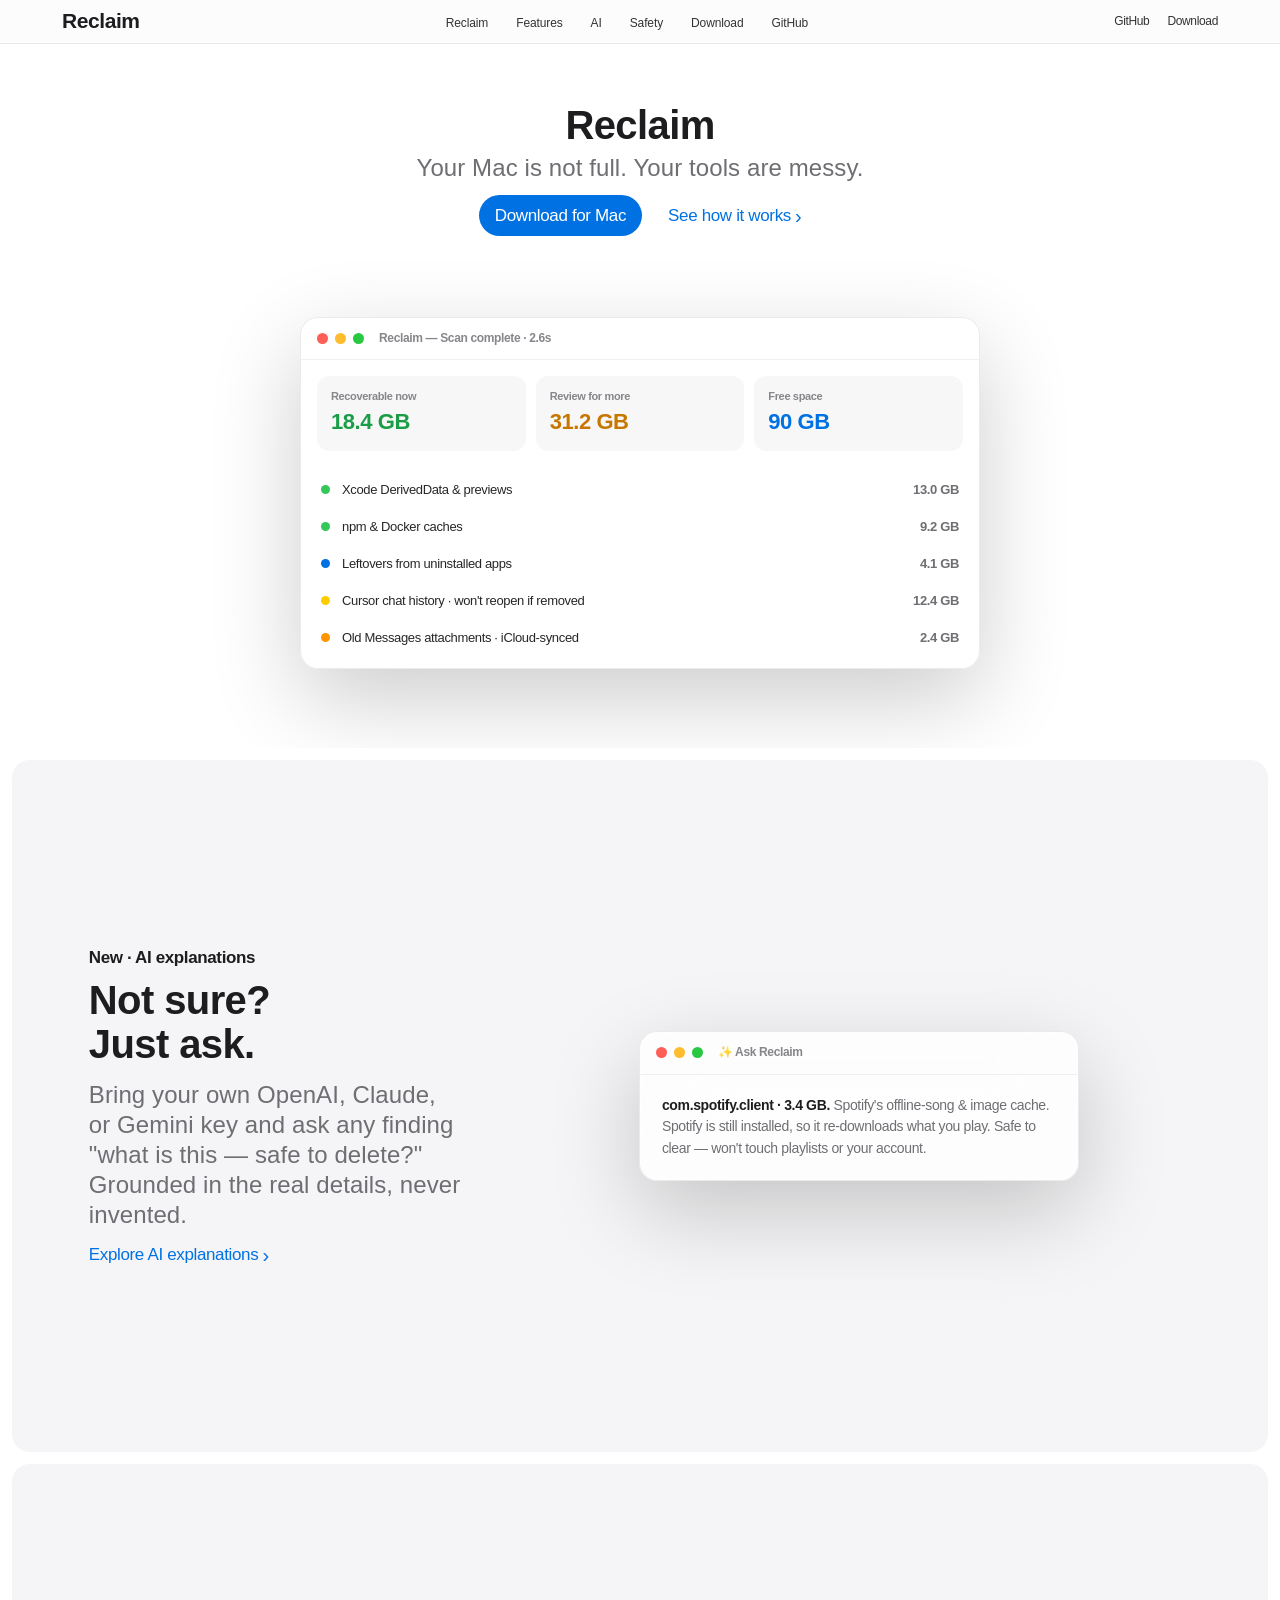
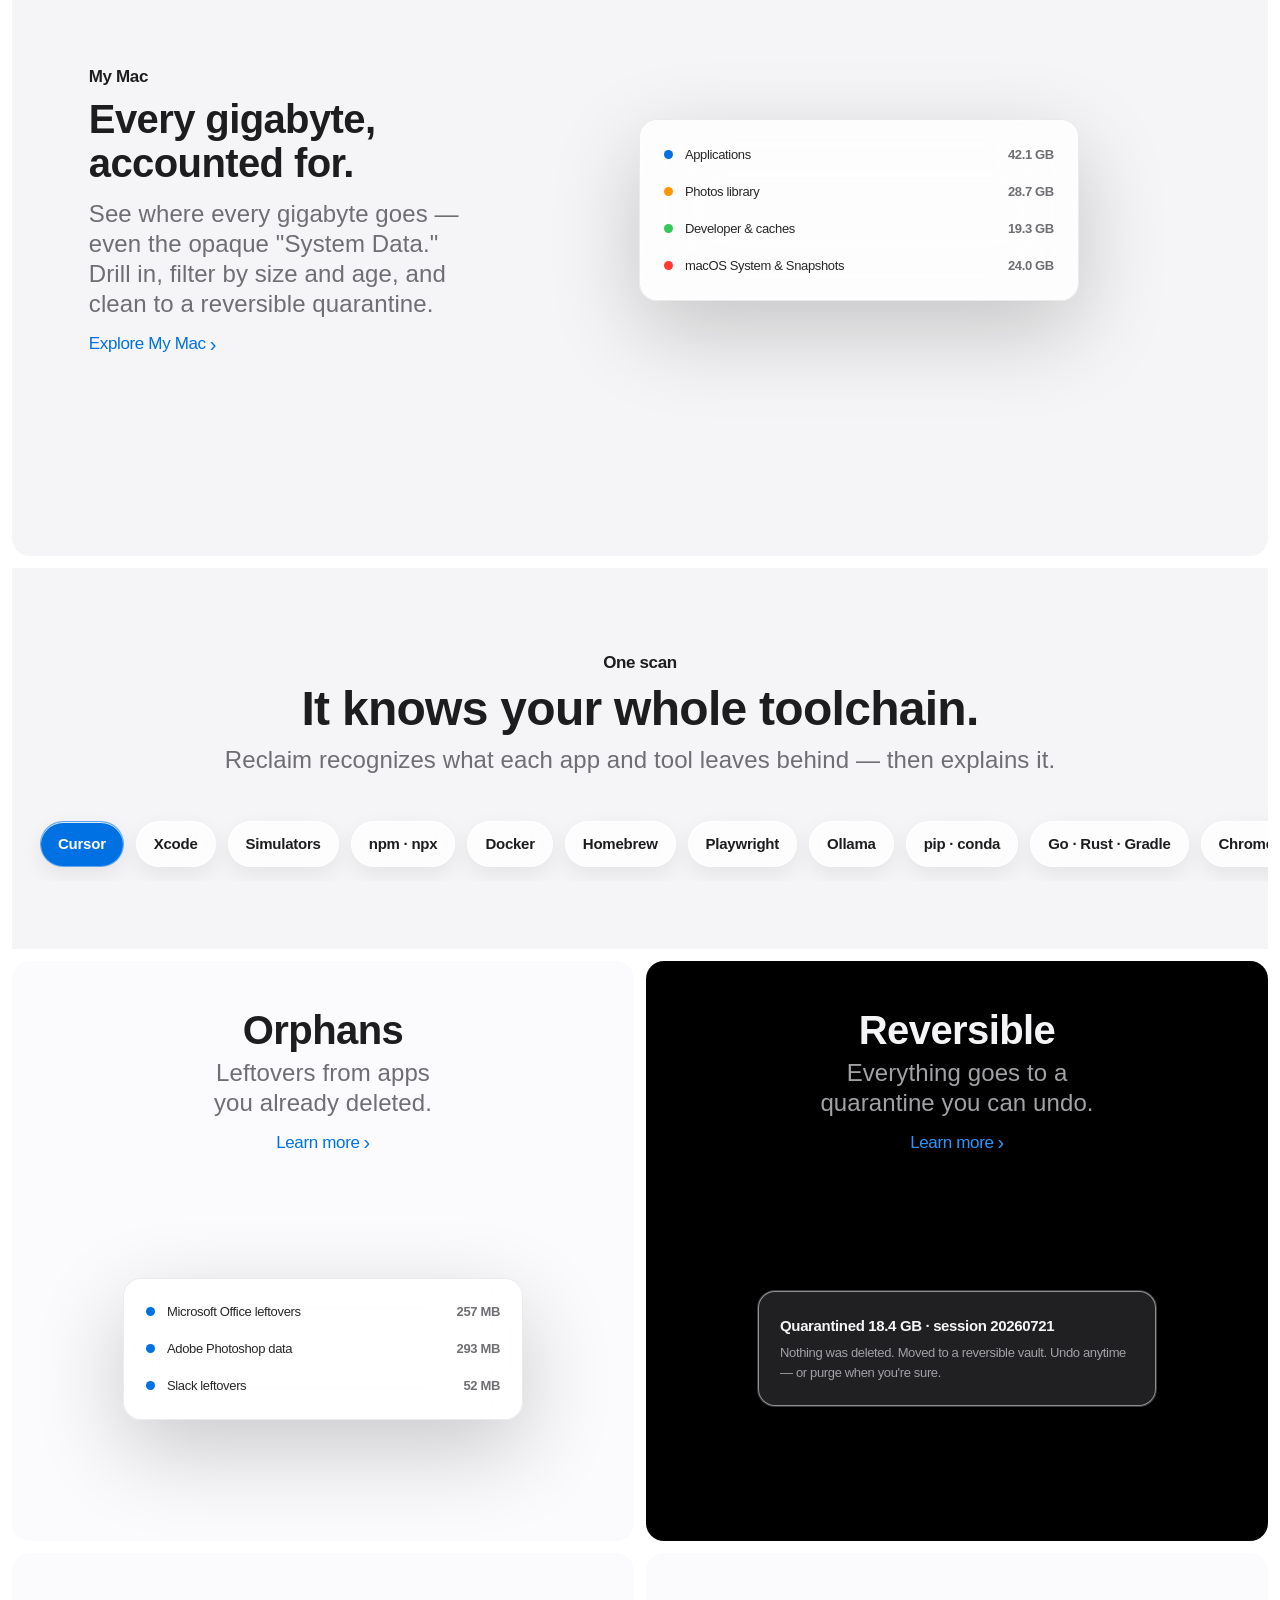
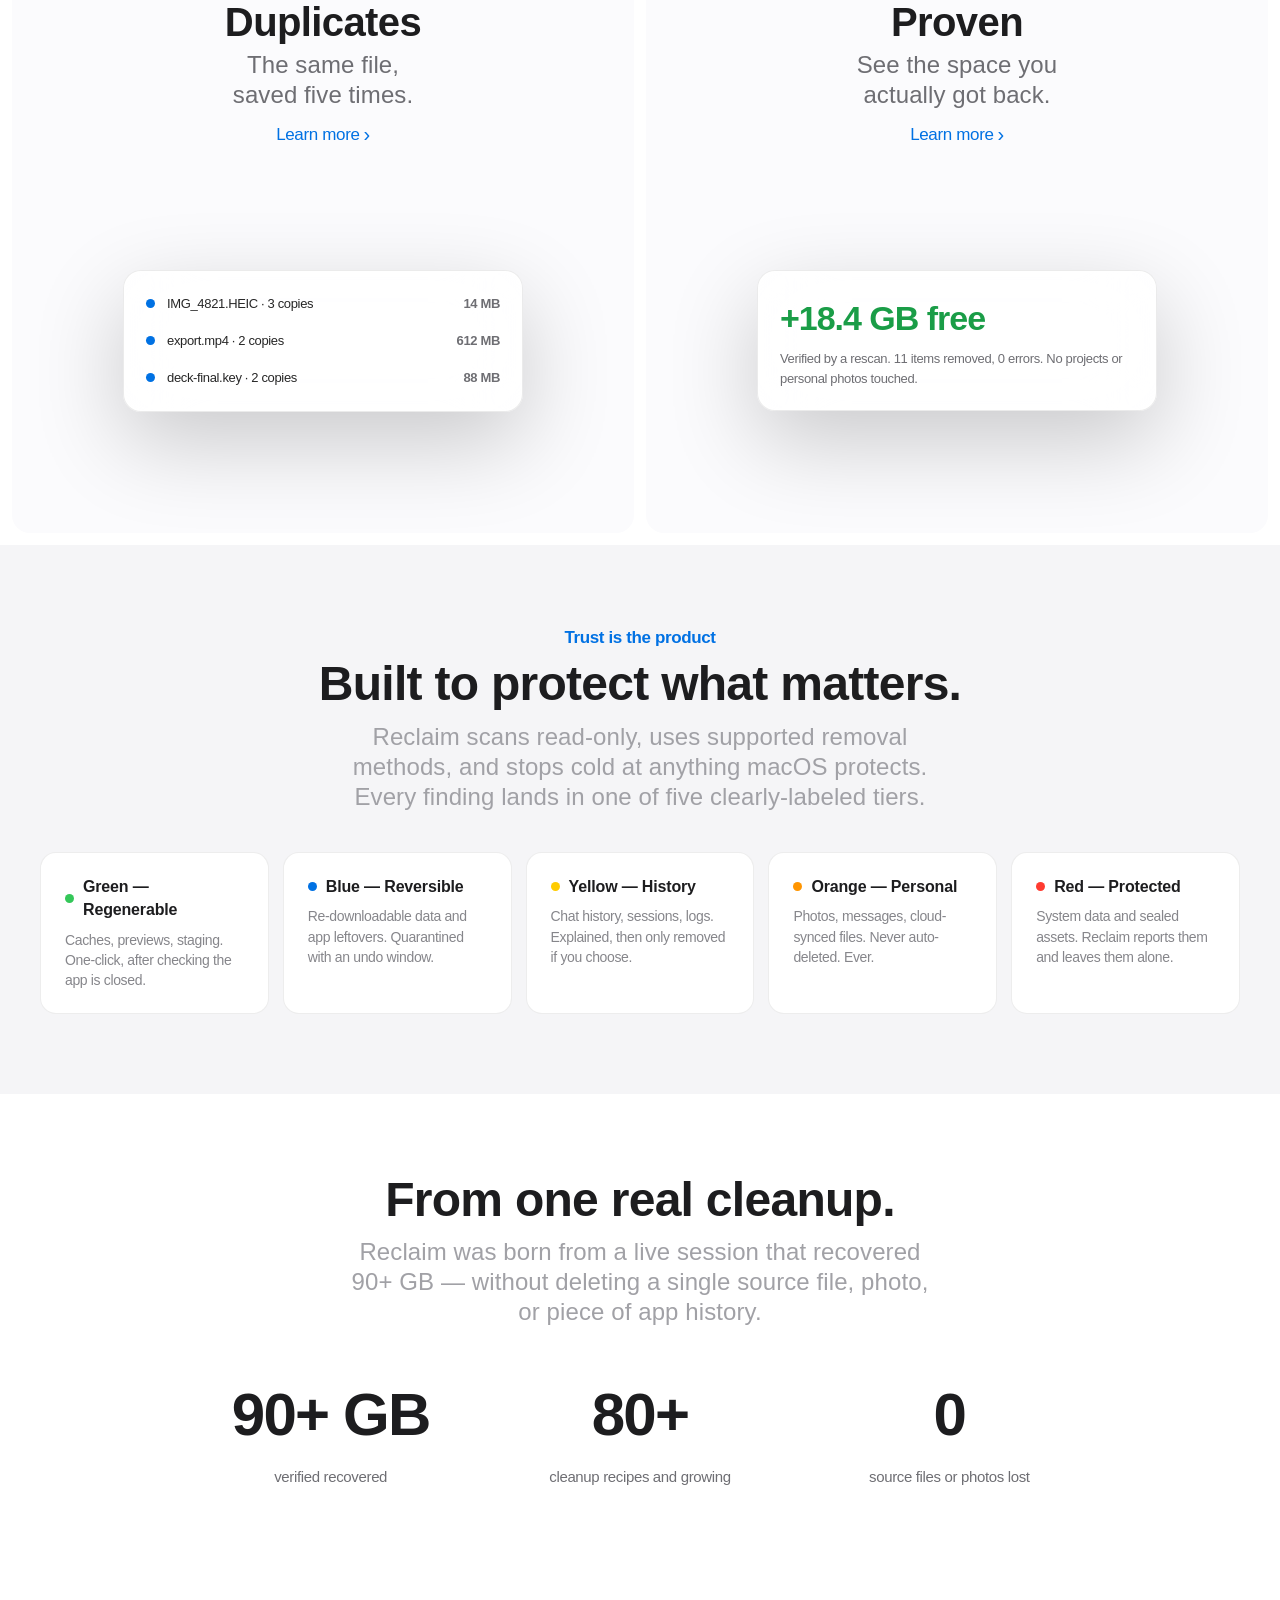
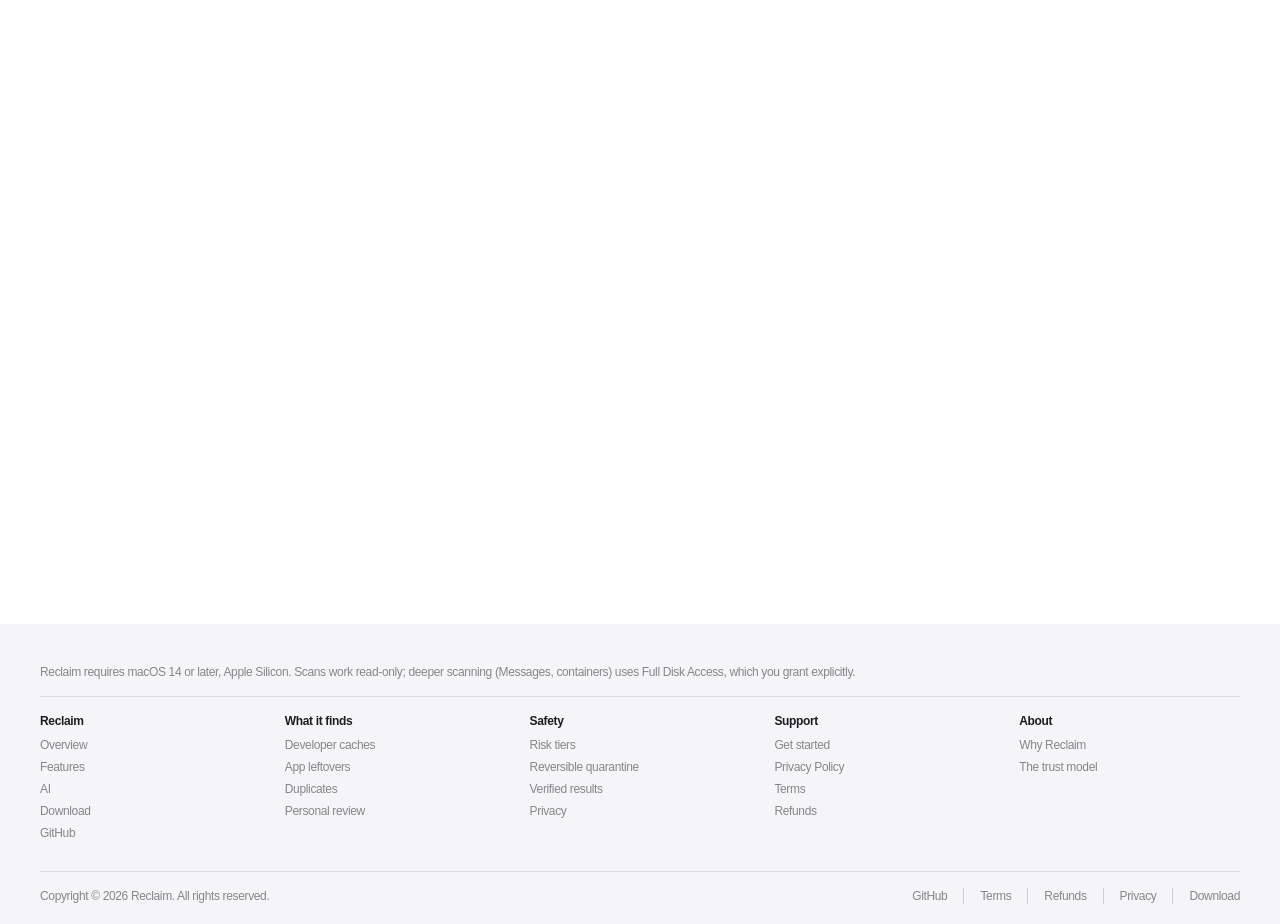
==== docs/index.html @ 6f400e46 "Clean up reclaim homepage; all download links -> releases/latest - Homepage: remove nav app-icon, cu" ====
<!DOCTYPE html>
<html lang="en">
<head>
  <meta charset="utf-8">
  <meta name="viewport" content="width=device-width, initial-scale=1">
  <meta name="description" content="Reclaim — explainable, app-aware storage cleanup for Mac. Find hidden waste from Cursor, Xcode, npm, Docker, browsers and more. See exactly what it is, remove it safely, and prove the space you got back.">
  <title>Reclaim — Mac Storage Cleaner That Explains Every Gigabyte</title>
  <link rel="icon" type="image/png" sizes="48x48" href="assets/favicon.png">
  <link rel="apple-touch-icon" href="assets/apple-touch-icon.png">
  <link rel="stylesheet" href="css/styles.css?v=20260729">
  <link rel="canonical" href="https://reclaimac.com/">
  <link rel="manifest" href="/manifest.webmanifest">
  <meta name="theme-color" content="#ffffff">
  <meta property="og:type" content="website">
  <meta property="og:site_name" content="Reclaim">
  <meta property="og:title" content="Reclaim — the Mac storage cleaner that explains every gigabyte">
  <meta property="og:description" content="An explainable, app-aware storage cleaner for Mac. Finds hidden waste from Xcode, npm, Docker, browsers and more, explains what's safe to remove, and proves the space you got back. Free to scan; $19.99/6mo to reclaim.">
  <meta property="og:url" content="https://reclaimac.com/">
  <meta property="og:image" content="https://reclaimac.com/assets/og-reclaim.png">
  <meta property="og:image:width" content="1200">
  <meta property="og:image:height" content="630">
  <meta name="twitter:card" content="summary_large_image">
  <meta name="twitter:title" content="Reclaim — the Mac storage cleaner that explains every gigabyte">
  <meta name="twitter:description" content="Finds hidden waste from Xcode, npm, Docker & more, explains what's safe to remove, and proves the space you got back. Free to scan; $19.99/6mo to reclaim.">
  <meta name="twitter:image" content="https://reclaimac.com/assets/og-reclaim.png">
  <script type="application/ld+json">
  {"@context":"https://schema.org","@graph":[
    {"@type":"Organization","@id":"https://reclaimac.com/#org","name":"Reclaim","url":"https://reclaimac.com/","logo":"https://reclaimac.com/assets/reclaim-icon.png"},
    {"@type":"WebSite","@id":"https://reclaimac.com/#website","url":"https://reclaimac.com/","name":"Reclaim","publisher":{"@id":"https://reclaimac.com/#org"}},
    {"@type":"SoftwareApplication","name":"Reclaim","operatingSystem":"macOS 14.0","applicationCategory":"UtilitiesApplication","url":"https://reclaimac.com/","image":"https://reclaimac.com/assets/og-reclaim.png","description":"An explainable, app-aware Mac storage cleaner. Finds recoverable space left behind by developer tools and apps, explains each finding, removes it safely to a reversible quarantine, and verifies the space recovered.","offers":{"@type":"Offer","price":"19.99","priceCurrency":"USD"}}
  ]}
  </script>
</head>
<body>

  <nav class="globalnav" aria-label="Global">
    <div class="globalnav-inner">
      <a class="globalnav-logo" href="index.html">Reclaim</a>
      <ul class="globalnav-links">
        <li><a href="reclaim/index.html">Reclaim</a></li>
        <li><a href="reclaim/index.html#features">Features</a></li>
        <li><a href="reclaim/index.html#ai">AI</a></li>
        <li><a href="#safety">Safety</a></li>
        <li><a href="https://github.com/Cool-Mac-Tools/reclaim/releases/latest">Download</a></li>
        <li><a href="https://github.com/Cool-Mac-Tools/reclaim">GitHub</a></li>
      </ul>
      <div class="globalnav-actions">
        <a href="https://github.com/Cool-Mac-Tools/reclaim">GitHub</a>
        <a href="https://github.com/Cool-Mac-Tools/reclaim/releases/latest">Download</a>
      </div>
      <button class="nav-menu-button" type="button" data-menu-toggle
              aria-expanded="false" aria-controls="home-mobile-menu" aria-label="Open menu">
        <span></span><span></span><span></span>
      </button>
      <a class="globalnav-mobile-cta" href="https://github.com/Cool-Mac-Tools/reclaim/releases/latest">Download</a>
      <div class="mobile-nav" id="home-mobile-menu" data-mobile-menu>
        <a href="reclaim/index.html">Reclaim</a>
        <a href="reclaim/index.html#features">Features</a>
        <a href="reclaim/index.html#ai">AI</a>
        <a href="#safety">Safety</a>
        <a href="https://github.com/Cool-Mac-Tools/reclaim">GitHub</a>
        <a href="https://github.com/Cool-Mac-Tools/reclaim/releases/latest">Download</a>
      </div>
    </div>
  </nav>

  <!-- Hero -->
  <section class="tile-grid">
    <div class="tile tile-full tile-home-hero">
      <h1 class="headline-tile">Reclaim</h1>
      <p class="subhead">Your Mac is not full. Your tools are messy.</p>
      <div class="cta-row">
        <a class="btn-download" href="https://github.com/Cool-Mac-Tools/reclaim/releases/latest">Download for Mac</a>
        <a class="link-more" style="color:#0071e3" href="reclaim/index.html">See how it works</a>
      </div>
      <div class="tile-visual" style="align-items:center">
        <!-- Live-looking scan dashboard mock (swap for a real screenshot later) -->
        <div class="scan-mock" aria-hidden="true">
          <div class="scan-mock-bar"><i></i><i></i><i></i><span>Reclaim — Scan complete · 2.6s</span></div>
          <div class="scan-summary">
            <div class="scan-card"><div class="label">Recoverable now</div><div class="value green">18.4 GB</div></div>
            <div class="scan-card"><div class="label">Review for more</div><div class="value amber">31.2 GB</div></div>
            <div class="scan-card"><div class="label">Free space</div><div class="value blue">90 GB</div></div>
          </div>
          <div class="scan-rows">
            <div class="scan-row"><span class="tier-dot tier-green"></span><span class="name">Xcode DerivedData &amp; previews</span><span class="size">13.0 GB</span></div>
            <div class="scan-row"><span class="tier-dot tier-green"></span><span class="name">npm &amp; Docker caches</span><span class="size">9.2 GB</span></div>
            <div class="scan-row"><span class="tier-dot tier-blue"></span><span class="name">Leftovers from uninstalled apps</span><span class="size">4.1 GB</span></div>
            <div class="scan-row"><span class="tier-dot tier-yellow"></span><span class="name">Cursor chat history · won't reopen if removed</span><span class="size">12.4 GB</span></div>
            <div class="scan-row"><span class="tier-dot tier-orange"></span><span class="name">Old Messages attachments · iCloud-synced</span><span class="size">2.4 GB</span></div>
          </div>
        </div>
      </div>
    </div>

    <!-- AI feature -->
    <a class="tile tile-full tile-feature-combined" href="reclaim/index.html#ai">
      <div class="tile-feature-copy">
        <p class="eyebrow">New · AI explanations</p>
        <h2 class="headline-tile">Not sure?<br>Just ask.</h2>
        <p class="subhead">Bring your own OpenAI, Claude, or Gemini key and ask any finding "what is this — safe to delete?" Grounded in the real details, never invented.</p>
        <div class="cta-row">
          <span class="link-more" style="color:#0071e3">Explore AI explanations</span>
        </div>
      </div>
      <div class="tile-feature-visual">
        <div class="scan-mock" style="max-width:440px;width:100%" aria-hidden="true">
          <div class="scan-mock-bar"><i></i><i></i><i></i><span>✨ Ask Reclaim</span></div>
          <div style="padding:20px 22px">
            <p style="font-size:14px;color:#6e6e73;line-height:1.55;margin:0"><strong style="color:#1d1d1f">com.spotify.client · 3.4 GB.</strong> Spotify's offline-song &amp; image cache. Spotify is still installed, so it re-downloads what you play. Safe to clear — won't touch playlists or your account.</p>
          </div>
        </div>
      </div>
    </a>

    <!-- My Mac feature -->
    <a class="tile tile-full tile-feature-combined" href="reclaim/index.html#mymac">
      <div class="tile-feature-copy">
        <p class="eyebrow">My Mac</p>
        <h2 class="headline-tile">Every gigabyte,<br>accounted for.</h2>
        <p class="subhead">See where every gigabyte goes — even the opaque "System Data." Drill in, filter by size and age, and clean to a reversible quarantine.</p>
        <div class="cta-row">
          <span class="link-more" style="color:#0071e3">Explore My Mac</span>
        </div>
      </div>
      <div class="tile-feature-visual">
        <div class="scan-mock" style="max-width:440px;width:100%" aria-hidden="true">
          <div class="scan-rows" style="padding:16px 12px">
            <div class="scan-row"><span class="tier-dot tier-blue"></span><span class="name">Applications</span><span class="size">42.1 GB</span></div>
            <div class="scan-row"><span class="tier-dot tier-orange"></span><span class="name">Photos library</span><span class="size">28.7 GB</span></div>
            <div class="scan-row"><span class="tier-dot tier-green"></span><span class="name">Developer &amp; caches</span><span class="size">19.3 GB</span></div>
            <div class="scan-row"><span class="tier-dot tier-red"></span><span class="name">macOS System &amp; Snapshots</span><span class="size">24.0 GB</span></div>
          </div>
        </div>
      </div>
    </a>

    <!-- Capability rail -->
    <div class="filter-highlight" id="features">
      <div class="filter-highlight-copy">
        <p class="eyebrow">One scan</p>
        <h2 class="headline-section">It knows your whole toolchain.</h2>
        <p class="subhead">Reclaim recognizes what each app and tool leaves behind — then explains it.</p>
      </div>
      <div class="filter-rail" aria-label="What Reclaim understands">
        <span class="filter-chip active">Cursor</span>
        <span class="filter-chip">Xcode</span>
        <span class="filter-chip">Simulators</span>
        <span class="filter-chip">npm · npx</span>
        <span class="filter-chip">Docker</span>
        <span class="filter-chip">Homebrew</span>
        <span class="filter-chip">Playwright</span>
        <span class="filter-chip">Ollama</span>
        <span class="filter-chip">pip · conda</span>
        <span class="filter-chip">Go · Rust · Gradle</span>
        <span class="filter-chip">Chrome · Safari</span>
        <span class="filter-chip">Adobe</span>
        <span class="filter-chip">Slack · Discord</span>
        <span class="filter-chip">Spotify</span>
        <span class="filter-chip">Messages</span>
        <span class="filter-chip">Orphaned apps</span>
        <span class="filter-chip">Duplicates</span>
      </div>
      <p class="filter-rail-hint">Scroll to explore</p>
    </div>

    <a class="tile tile-light" href="reclaim/index.html#orphans">
      <h2 class="headline-tile">Orphans</h2>
      <p class="subhead">Leftovers from apps<br>you already deleted.</p>
      <div class="cta-row"><span class="link-more">Learn more</span></div>
      <div class="tile-visual" style="align-items:center">
        <div class="scan-mock" style="max-width:400px" aria-hidden="true">
          <div class="scan-rows" style="padding:14px 10px">
            <div class="scan-row"><span class="tier-dot tier-blue"></span><span class="name">Microsoft Office leftovers</span><span class="size">257 MB</span></div>
            <div class="scan-row"><span class="tier-dot tier-blue"></span><span class="name">Adobe Photoshop data</span><span class="size">293 MB</span></div>
            <div class="scan-row"><span class="tier-dot tier-blue"></span><span class="name">Slack leftovers</span><span class="size">52 MB</span></div>
          </div>
        </div>
      </div>
    </a>

    <a class="tile tile-dark" href="reclaim/index.html#quarantine">
      <h2 class="headline-tile">Reversible</h2>
      <p class="subhead subhead-light">Everything goes to a<br>quarantine you can undo.</p>
      <div class="cta-row"><span class="link-more" style="color:#2997ff">Learn more</span></div>
      <div class="tile-visual" style="align-items:center">
        <div class="scan-mock scan-mock-dark" style="max-width:400px;background:rgba(40,40,42,0.82);border-color:rgba(255,255,255,0.1)" aria-hidden="true">
          <div style="padding:24px 22px;color:#f5f5f7">
            <div style="font-size:15px;font-weight:600;margin-bottom:6px">Quarantined 18.4 GB · session 20260721</div>
            <div style="font-size:13px;color:#a1a1a6;line-height:1.5">Nothing was deleted. Moved to a reversible vault. Undo anytime — or purge when you're sure.</div>
          </div>
        </div>
      </div>
    </a>

    <a class="tile tile-light" href="reclaim/index.html#duplicates">
      <h2 class="headline-tile">Duplicates</h2>
      <p class="subhead">The same file,<br>saved five times.</p>
      <div class="cta-row"><span class="link-more">Learn more</span></div>
      <div class="tile-visual" style="align-items:center">
        <div class="scan-mock" style="max-width:400px" aria-hidden="true">
          <div class="scan-rows" style="padding:14px 10px">
            <div class="scan-row"><span class="tier-dot tier-blue"></span><span class="name">IMG_4821.HEIC · 3 copies</span><span class="size">14 MB</span></div>
            <div class="scan-row"><span class="tier-dot tier-blue"></span><span class="name">export.mp4 · 2 copies</span><span class="size">612 MB</span></div>
            <div class="scan-row"><span class="tier-dot tier-blue"></span><span class="name">deck-final.key · 2 copies</span><span class="size">88 MB</span></div>
          </div>
        </div>
      </div>
    </a>

    <a class="tile tile-light" href="reclaim/index.html#proven">
      <h2 class="headline-tile">Proven</h2>
      <p class="subhead">See the space you<br>actually got back.</p>
      <div class="cta-row"><span class="link-more">Learn more</span></div>
      <div class="tile-visual" style="align-items:center">
        <div class="scan-mock" style="max-width:400px" aria-hidden="true">
          <div style="padding:22px">
            <div style="font-size:34px;font-weight:700;letter-spacing:-0.03em;color:#1a9d47">+18.4 GB free</div>
            <div style="font-size:13px;color:#6e6e73;margin-top:6px;line-height:1.5">Verified by a rescan. 11 items removed, 0 errors. No projects or personal photos touched.</div>
          </div>
        </div>
      </div>
    </a>
  </section>

  <!-- Safety / trust -->
  <section class="stat-band" id="safety">
    <p class="eyebrow" style="color:#0071e3">Trust is the product</p>
    <h2 class="headline-section">Built to protect what matters.</h2>
    <p class="subhead subhead-light" style="max-width:640px;margin:12px auto 0">Reclaim scans read-only, uses supported removal methods, and stops cold at anything macOS protects. Every finding lands in one of five clearly-labeled tiers.</p>

    <div class="tier-legend">
      <div class="tier-legend-item">
        <div class="head"><span class="tier-dot tier-green"></span><h4>Green — Regenerable</h4></div>
        <p>Caches, previews, staging. One-click, after checking the app is closed.</p>
      </div>
      <div class="tier-legend-item">
        <div class="head"><span class="tier-dot tier-blue"></span><h4>Blue — Reversible</h4></div>
        <p>Re-downloadable data and app leftovers. Quarantined with an undo window.</p>
      </div>
      <div class="tier-legend-item">
        <div class="head"><span class="tier-dot tier-yellow"></span><h4>Yellow — History</h4></div>
        <p>Chat history, sessions, logs. Explained, then only removed if you choose.</p>
      </div>
      <div class="tier-legend-item">
        <div class="head"><span class="tier-dot tier-orange"></span><h4>Orange — Personal</h4></div>
        <p>Photos, messages, cloud-synced files. Never auto-deleted. Ever.</p>
      </div>
      <div class="tier-legend-item">
        <div class="head"><span class="tier-dot tier-red"></span><h4>Red — Protected</h4></div>
        <p>System data and sealed assets. Reclaim reports them and leaves them alone.</p>
      </div>
    </div>
  </section>

  <section class="stat-band" style="background:#fff">
    <h2 class="headline-section">From one real cleanup.</h2>
    <p class="subhead subhead-light" style="max-width:600px;margin:12px auto 0">Reclaim was born from a live session that recovered 90+ GB — without deleting a single source file, photo, or piece of app history.</p>
    <div class="stat-grid">
      <div><div class="n">90+ GB</div><div class="k">verified recovered</div></div>
      <div><div class="n">80+</div><div class="k">cleanup recipes and growing</div></div>
      <div><div class="n">0</div><div class="k">source files or photos lost</div></div>
    </div>
  </section>

  <!-- Download -->
  <section class="download-band fade-in" id="download">
    <h2 class="headline-section">Get Reclaim for Mac.</h2>
    <p class="subhead subhead-light" id="pricing">Free to scan · $19.99 / 6 months to reclaim · Native · Notarized by Apple · Apple Silicon</p>
    <div class="cta-row">
      <a class="btn-download" href="https://github.com/Cool-Mac-Tools/reclaim/releases/latest">Download for Mac</a>
      <a class="link-more" style="color:#0071e3" href="https://github.com/Cool-Mac-Tools/reclaim">View source on GitHub</a>
    </div>
    <ol class="download-steps">
      <li><div class="step-copy"><strong>Download &amp; open.</strong> Drag Reclaim to Applications and launch it — notarized by Apple, no warnings.</div></li>
      <li><div class="step-copy"><strong>Run a free scan.</strong> Read-only. Reclaim never changes anything until you say so.</div></li>
      <li><div class="step-copy"><strong>See every finding explained</strong> — what it is, whether it's safe, and how much you'll get back.</div></li>
      <li><div class="step-copy"><strong>Recover with one click.</strong> Items go to a reversible quarantine, then a rescan proves the space.</div></li>
    </ol>
  </section>

  <footer class="footer">
    <div class="footer-inner">
      <p class="footer-note">Reclaim requires macOS 14 or later, Apple Silicon. Scans work read-only; deeper scanning (Messages, containers) uses Full Disk Access, which you grant explicitly.</p>
      <div class="footer-columns">
        <div class="footer-col">
          <h4>Reclaim</h4>
          <ul>
            <li><a href="reclaim/index.html">Overview</a></li>
            <li><a href="reclaim/index.html#features">Features</a></li>
            <li><a href="reclaim/index.html#ai">AI</a></li>
            <li><a href="https://github.com/Cool-Mac-Tools/reclaim/releases/latest">Download</a></li>
            <li><a href="https://github.com/Cool-Mac-Tools/reclaim">GitHub</a></li>
          </ul>
        </div>
        <div class="footer-col">
          <h4>What it finds</h4>
          <ul>
            <li><a href="reclaim/index.html#scan">Developer caches</a></li>
            <li><a href="reclaim/index.html#orphans">App leftovers</a></li>
            <li><a href="reclaim/index.html#duplicates">Duplicates</a></li>
            <li><a href="reclaim/index.html#review">Personal review</a></li>
          </ul>
        </div>
        <div class="footer-col">
          <h4>Safety</h4>
          <ul>
            <li><a href="#safety">Risk tiers</a></li>
            <li><a href="reclaim/index.html#quarantine">Reversible quarantine</a></li>
            <li><a href="reclaim/index.html#proven">Verified results</a></li>
            <li><a href="/legal/privacy">Privacy</a></li>
          </ul>
        </div>
        <div class="footer-col">
          <h4>Support</h4>
          <ul>
            <li><a href="#download">Get started</a></li>
            <li><a href="/legal/privacy">Privacy Policy</a></li>
            <li><a href="/legal/terms">Terms</a></li>
            <li><a href="/legal/refunds">Refunds</a></li>
          </ul>
        </div>
        <div class="footer-col">
          <h4>About</h4>
          <ul>
            <li><a href="reclaim/index.html#why">Why Reclaim</a></li>
            <li><a href="#safety">The trust model</a></li>
          </ul>
        </div>
      </div>
      <div class="footer-bottom">
        <span>Copyright © 2026 Reclaim. All rights reserved.</span>
        <div class="footer-legal">
          <a href="https://github.com/Cool-Mac-Tools/reclaim">GitHub</a>
          <a href="/legal/terms">Terms</a>
          <a href="/legal/refunds">Refunds</a>
          <a href="/legal/privacy">Privacy</a>
          <a href="https://github.com/Cool-Mac-Tools/reclaim/releases/latest">Download</a>
        </div>
      </div>
    </div>
  </footer>

  <script src="js/main.js?v=20260728"></script>
</body>
</html>
---- docs/css/styles.css ----
/* Reclaim — Apple-inspired marketing site */

:root {
  --apple-blue: #0071e3;
  --apple-blue-hover: #0077ed;
  --apple-gray: #86868b;
  --apple-gray-dark: #6e6e73;
  --apple-text: #1d1d1f;
  --apple-bg: #fbfbfd;
  --apple-bg-alt: #f5f5f7;
  --nav-height: 44px;
  --subnav-height: 52px;
  --max-width: 980px;
  --wide-width: 1200px;
  --font: -apple-system, BlinkMacSystemFont, "SF Pro Display", "SF Pro Text", "Helvetica Neue", Helvetica, Arial, sans-serif;
}

*, *::before, *::after { box-sizing: border-box; margin: 0; padding: 0; }

html {
  scroll-behavior: smooth;
  -webkit-font-smoothing: antialiased;
  -moz-osx-font-smoothing: grayscale;
}

body {
  font-family: var(--font);
  color: var(--apple-text);
  background: #fff;
  line-height: 1.47059;
  font-weight: 400;
  letter-spacing: -0.022em;
}

a {
  color: var(--apple-blue);
  text-decoration: none;
}

a:hover { text-decoration: underline; }

img, svg { display: block; max-width: 100%; }

/* ── Global nav ── */

.globalnav {
  position: sticky;
  top: 0;
  z-index: 9999;
  height: var(--nav-height);
  background: rgba(251, 251, 253, 0.72);
  backdrop-filter: saturate(180%) blur(20px);
  -webkit-backdrop-filter: saturate(180%) blur(20px);
  border-bottom: 1px solid rgba(0, 0, 0, 0.08);
}

.globalnav-inner {
  max-width: var(--wide-width);
  margin: 0 auto;
  padding: 0 22px;
  height: 100%;
  display: flex;
  align-items: center;
  justify-content: space-between;
}

.globalnav-logo {
  display: flex;
  align-items: center;
  gap: 8px;
  color: var(--apple-text);
  text-decoration: none;
  font-size: 21px;
  font-weight: 600;
  letter-spacing: -0.02em;
}

.globalnav-logo:hover { text-decoration: none; opacity: 0.8; }

.globalnav-logo svg { width: 20px; height: 20px; }

.globalnav-links {
  display: flex;
  align-items: center;
  gap: 28px;
  list-style: none;
}

.globalnav-links a {
  font-size: 12px;
  color: rgba(0, 0, 0, 0.8);
  text-decoration: none;
  letter-spacing: -0.01em;
  transition: opacity 0.2s;
}

.globalnav-links a:hover { opacity: 0.65; text-decoration: none; }

.globalnav-actions {
  display: flex;
  align-items: center;
  gap: 18px;
}

.globalnav-actions a {
  font-size: 12px;
  color: rgba(0, 0, 0, 0.8);
  text-decoration: none;
}

.globalnav-actions a:hover { opacity: 0.65; text-decoration: none; }

.nav-menu-button {
  display: none;
  width: 34px;
  height: 34px;
  padding: 7px;
  border: 0;
  background: transparent;
  cursor: pointer;
}

.nav-menu-button span {
  display: block;
  width: 20px;
  height: 1px;
  margin: 4px 0;
  background: var(--apple-text);
  transform-origin: center;
  transition: transform 0.22s ease, opacity 0.18s ease;
}

.nav-menu-button[aria-expanded="true"] span:first-child {
  transform: translateY(5px) rotate(45deg);
}

.nav-menu-button[aria-expanded="true"] span:nth-child(2) {
  opacity: 0;
}

.nav-menu-button[aria-expanded="true"] span:nth-child(3) {
  transform: translateY(-5px) rotate(-45deg);
}

.mobile-nav {
  display: none;
  position: absolute;
  z-index: 9997;
  top: 100%;
  right: 0;
  left: 0;
  min-height: calc(100vh - var(--nav-height));
  padding: 28px 32px 48px;
  flex-direction: column;
  gap: 0;
  overflow-y: auto;
  background: rgba(251, 251, 253, 0.98);
  backdrop-filter: saturate(180%) blur(24px);
  -webkit-backdrop-filter: saturate(180%) blur(24px);
}

.product-page .mobile-nav { min-height: calc(100vh - var(--subnav-height)); }

.mobile-nav a {
  padding: 15px 0;
  border-bottom: 1px solid rgba(0, 0, 0, 0.08);
  color: var(--apple-text);
  font-size: 28px;
  font-weight: 600;
  letter-spacing: -0.025em;
  text-decoration: none;
}

body.menu-open { overflow: hidden; }

.globalnav-mobile-cta {
  display: none;
  color: var(--apple-blue);
  font-size: 12px;
  text-decoration: none;
}

/* ── Sub navigation (product pages) ── */

.subnav {
  position: sticky;
  top: var(--nav-height);
  z-index: 9998;
  height: var(--subnav-height);
  background: rgba(251, 251, 253, 0.72);
  backdrop-filter: saturate(180%) blur(20px);
  -webkit-backdrop-filter: saturate(180%) blur(20px);
  border-bottom: 1px solid rgba(0, 0, 0, 0.08);
}

.product-page .subnav {
  top: 0;
}

.subnav-inner {
  max-width: var(--wide-width);
  margin: 0 auto;
  padding: 0 22px;
  height: 100%;
  display: grid;
  grid-template-columns: 1fr auto 1fr;
  align-items: center;
  gap: 18px;
}

.subnav-title {
  justify-self: start;
  font-size: 21px;
  font-weight: 600;
  letter-spacing: -0.02em;
  color: var(--apple-text);
  text-decoration: none;
}

.subnav-links {
  justify-self: center;
  display: flex;
  align-items: center;
  gap: 24px;
  list-style: none;
}

.subnav-links a {
  font-size: 12px;
  color: rgba(0, 0, 0, 0.56);
  text-decoration: none;
}

.subnav-links a:hover,
.subnav-links a.active {
  color: var(--apple-text);
  text-decoration: none;
}

.subnav-cta {
  justify-self: end;
  font-size: 12px;
  color: var(--apple-blue);
  text-decoration: none;
}

.subnav-cta:hover { text-decoration: underline; }

/* ── Typography ── */

.headline-hero {
  font-size: clamp(40px, 6vw, 64px);
  font-weight: 600;
  letter-spacing: -0.015em;
  line-height: 1.05;
}

.headline-section {
  font-size: clamp(32px, 4.5vw, 48px);
  font-weight: 600;
  letter-spacing: -0.015em;
  line-height: 1.08;
}

.headline-tile {
  font-size: clamp(28px, 3.5vw, 40px);
  font-weight: 600;
  letter-spacing: -0.015em;
  line-height: 1.1;
}

.subhead {
  font-size: clamp(19px, 2.2vw, 24px);
  font-weight: 400;
  letter-spacing: 0.004em;
  line-height: 1.25;
  color: var(--apple-gray-dark);
  margin-top: 6px;
}

.subhead-light { color: #a1a1a6; }

.eyebrow {
  font-size: 17px;
  font-weight: 600;
  letter-spacing: -0.022em;
  margin-bottom: 8px;
}

.body-copy {
  font-size: 17px;
  line-height: 1.47059;
  letter-spacing: -0.022em;
  color: var(--apple-gray-dark);
}

/* ── Links & CTAs ── */

.cta-row {
  display: flex;
  align-items: center;
  justify-content: center;
  gap: 26px;
  margin-top: 14px;
  flex-wrap: wrap;
}

.link-more {
  font-size: 17px;
  color: var(--apple-blue);
  text-decoration: none;
  display: inline-flex;
  align-items: center;
  gap: 4px;
}

.link-more::after {
  content: "›";
  font-size: 20px;
  line-height: 1;
  font-weight: 400;
}

.link-more:hover { text-decoration: underline; }

.btn-download {
  display: inline-flex;
  align-items: center;
  justify-content: center;
  min-width: 28px;
  padding: 8px 16px;
  border-radius: 980px;
  background: var(--apple-blue);
  color: #fff;
  font-size: 17px;
  font-weight: 400;
  text-decoration: none;
  transition: background 0.2s;
}

.btn-download:hover {
  background: var(--apple-blue-hover);
  text-decoration: none;
}

.btn-outline {
  display: inline-flex;
  align-items: center;
  justify-content: center;
  padding: 8px 16px;
  border-radius: 980px;
  border: 1px solid var(--apple-blue);
  color: var(--apple-blue);
  font-size: 17px;
  text-decoration: none;
  transition: background 0.2s;
}

.btn-outline:hover {
  background: rgba(0, 113, 227, 0.06);
  text-decoration: none;
}

/* ── Hero sections ── */

.hero {
  text-align: center;
  padding: 55px 22px 0;
}

.hero-dark {
  background: #000;
  color: #f5f5f7;
}

.hero-dark .subhead { color: #a1a1a6; }

.hero-light { background: var(--apple-bg); }

.hero-white { background: #fff; }

.hero-visual {
  margin-top: 40px;
  display: flex;
  justify-content: center;
  padding-bottom: 40px;
}

/* ── Real product screenshots ── */

.product-shot {
  display: block;
  width: 100%;
  height: auto;
  border-radius: 22px;
  border: 1px solid rgba(0, 0, 0, 0.08);
  box-shadow:
    0 30px 80px rgba(0, 0, 0, 0.18),
    0 8px 24px rgba(0, 0, 0, 0.10);
}

.product-shot-hero {
  width: min(1120px, 94vw);
}

.product-shot-tile {
  width: min(560px, 96%);
  max-height: 390px;
  object-fit: cover;
  object-position: center;
  border-radius: 18px;
  box-shadow:
    0 22px 55px rgba(0, 0, 0, 0.18),
    0 6px 16px rgba(0, 0, 0, 0.08);
}

.tile-dark .product-shot {
  border-color: rgba(255, 255, 255, 0.14);
}

.product-shot-detail {
  width: min(650px, 100%);
  border-radius: 18px;
}

.product-shot-wide {
  width: 100%;
  border-radius: 18px;
}

/* ── Homepage tile grid (apple.com style) ── */

.tile-grid {
  display: grid;
  grid-template-columns: repeat(2, 1fr);
  gap: 12px;
  padding: 12px;
  background: #fff;
}

.tile {
  position: relative;
  border-radius: 18px;
  overflow: hidden;
  min-height: 580px;
  display: flex;
  flex-direction: column;
  align-items: center;
  text-align: center;
  padding: 47px 22px 0;
  text-decoration: none;
  color: inherit;
}

.tile:hover { text-decoration: none; }

.tile-light { background: var(--apple-bg); }
.tile-dark { background: #000; color: #f5f5f7; }
.tile-dark .subhead { color: #a1a1a6; }
.tile-gradient { background: linear-gradient(180deg, #fafafa 0%, #e8e8ed 100%); }
.tile-home-hero {
  background: #fff;
  border-radius: 0;
}

.tile-feature-combined {
  display: grid;
  grid-template-columns: minmax(280px, 0.72fr) minmax(0, 1.28fr);
  align-items: center;
  gap: clamp(34px, 5vw, 78px);
  min-height: 590px;
  padding: 64px clamp(38px, 6vw, 92px);
  text-align: left;
  background: #f5f5f7;
}

.tile-feature-copy {
  max-width: 430px;
}

.tile-feature-copy .subhead {
  margin-top: 14px;
}

.tile-feature-copy .cta-row {
  justify-content: flex-start;
  margin-top: 20px;
}

.tile-feature-visual {
  width: 100%;
  display: flex;
  align-items: center;
  justify-content: center;
}

.product-shot-customize {
  width: 100%;
  max-height: 540px;
  object-fit: contain;
  border-radius: 20px;
  box-shadow:
    0 28px 70px rgba(0, 0, 0, 0.18),
    0 8px 22px rgba(0, 0, 0, 0.08);
}

.tile .cta-row { margin-top: 12px; }

.tile-visual {
  flex: 1;
  width: 100%;
  display: flex;
  align-items: flex-end;
  justify-content: center;
  margin-top: 30px;
  padding-bottom: 28px;
}

.tile-full {
  grid-column: 1 / -1;
  min-height: 692px;
}

/* ── Homepage filter rail ── */

.filter-highlight {
  grid-column: 1 / -1;
  overflow: hidden;
  padding: 82px 0 68px;
  background: var(--apple-bg-alt);
}

.filter-highlight-copy {
  text-align: center;
  padding: 0 22px 32px;
}

.filter-highlight-copy .subhead {
  margin-top: 10px;
}

.filter-rail {
  display: flex;
  gap: 12px;
  width: 100%;
  overflow-x: auto;
  padding: 14px max(28px, calc((100vw - var(--wide-width)) / 2));
  scroll-snap-type: x proximity;
  scroll-padding-inline: 28px;
  scrollbar-width: none;
  -webkit-overflow-scrolling: touch;
}

.filter-rail::-webkit-scrollbar {
  display: none;
}

.filter-chip {
  flex: 0 0 auto;
  scroll-snap-align: start;
  display: inline-flex;
  align-items: center;
  gap: 8px;
  padding: 11px 17px;
  border-radius: 980px;
  color: var(--apple-text);
  background: rgba(255, 255, 255, 0.74);
  border: 1px solid rgba(255, 255, 255, 0.9);
  box-shadow:
    0 8px 22px rgba(0, 0, 0, 0.07),
    inset 0 1px 0 rgba(255, 255, 255, 0.85);
  backdrop-filter: blur(20px) saturate(160%);
  -webkit-backdrop-filter: blur(20px) saturate(160%);
  font-size: 15px;
  font-weight: 600;
  letter-spacing: -0.016em;
}

.filter-chip svg {
  width: 17px;
  height: 17px;
  fill: none;
  stroke: currentColor;
  stroke-width: 1.8;
  stroke-linecap: round;
  stroke-linejoin: round;
}

.filter-chip.active {
  color: #fff;
  background: var(--apple-blue);
  border-color: rgba(255, 255, 255, 0.38);
}

.filter-rail-hint {
  display: none;
  margin-top: 14px;
  color: var(--apple-gray);
  font-size: 12px;
  text-align: center;
}

/* ── Feature tabs (iPhone page style) ── */

.feature-tabs-section {
  background: var(--apple-bg);
  padding: 80px 22px 60px;
}

.feature-tabs-header {
  text-align: center;
  max-width: 680px;
  margin: 0 auto 40px;
}

.tab-list {
  display: flex;
  align-items: stretch;
  justify-content: center;
  gap: 0;
  list-style: none;
  overflow-x: auto;
  overflow-y: hidden;
  overscroll-behavior-x: contain;
  touch-action: pan-x;
  -webkit-overflow-scrolling: touch;
  scrollbar-width: none;
  scroll-snap-type: x proximity;
  margin-bottom: 40px;
  border-bottom: 1px solid rgba(0, 0, 0, 0.1);
  max-width: var(--wide-width);
  margin-left: auto;
  margin-right: auto;
}

.tab-list::-webkit-scrollbar { display: none; }

.tab-list > li {
  flex: 0 0 auto;
  scroll-snap-align: nearest;
}

.tab-list button {
  display: block;
  background: none;
  border: none;
  border-bottom: 2px solid transparent;
  padding: 12px 20px 14px;
  font-family: var(--font);
  font-size: 14px;
  font-weight: 600;
  color: var(--apple-gray);
  cursor: pointer;
  letter-spacing: -0.016em;
  margin-bottom: -1px;
  transition: color 0.2s, border-color 0.2s;
}

.tab-list button:hover { color: var(--apple-text); }

.tab-list button.active {
  color: var(--apple-text);
  border-bottom-color: var(--apple-text);
}

.tab-panel {
  display: none;
  max-width: var(--wide-width);
  margin: 0 auto;
}

.tab-panel.active {
  display: grid;
  grid-template-columns: 1fr 1fr;
  gap: 40px;
  align-items: center;
}

.tab-panel[id] {
  scroll-margin-top: calc(var(--subnav-height) + 24px);
}

.tab-panel.active .tab-panel-visual {
  animation: tab-visual-in 420ms cubic-bezier(0.22, 1, 0.36, 1) both;
}

@keyframes tab-visual-in {
  from {
    opacity: 0;
    transform: translateY(8px);
  }
  to {
    opacity: 1;
    transform: translateY(0);
  }
}

.tab-panel-copy h2 {
  font-size: clamp(28px, 3.5vw, 40px);
  font-weight: 600;
  letter-spacing: -0.015em;
  line-height: 1.1;
  margin-bottom: 16px;
}

.tab-panel-copy h3 {
  font-size: 21px;
  font-weight: 600;
  letter-spacing: -0.022em;
  margin: 24px 0 8px;
}

.tab-panel-copy p {
  font-size: 17px;
  line-height: 1.47059;
  color: var(--apple-gray-dark);
}

.tab-panel-visual {
  display: flex;
  justify-content: center;
  align-items: center;
}

@media (prefers-reduced-motion: reduce) {
  .tab-panel.active .tab-panel-visual {
    animation: none;
  }
}

.notes-placeholder {
  width: min(100%, 520px);
  min-height: 330px;
  padding: 48px;
  border: 1px solid rgba(0, 0, 0, 0.06);
  border-radius: 24px;
  display: flex;
  flex-direction: column;
  align-items: center;
  justify-content: center;
  background:
    radial-gradient(circle at 50% 0%, rgba(255, 214, 10, 0.2), transparent 48%),
    #fff;
  box-shadow: 0 24px 60px rgba(0, 0, 0, 0.08);
}

.notes-placeholder svg {
  width: 58px;
  height: 58px;
  margin-bottom: 20px;
  fill: none;
  stroke: #d99a00;
  stroke-width: 1.5;
  stroke-linecap: round;
  stroke-linejoin: round;
}

.notes-placeholder strong { font-size: 24px; }
.notes-placeholder span { margin-top: 6px; color: var(--apple-gray); }

.tab-panel.more-panel.active {
  grid-template-columns: minmax(240px, 0.8fr) minmax(320px, 1.2fr);
  padding: 52px;
  border-radius: 28px;
  color: #f5f5f7;
  background:
    radial-gradient(circle at 85% 15%, rgba(41, 151, 255, 0.34), transparent 35%),
    #101012;
}

.more-panel-heading h2 {
  margin: 6px 0 18px;
  font-size: clamp(34px, 4vw, 52px);
  line-height: 1.02;
  letter-spacing: -0.03em;
}

.more-panel-heading > p:last-child,
.benefit-grid span,
.coming-soon p {
  color: #a1a1a6;
  line-height: 1.45;
}

.benefit-grid {
  display: grid;
  grid-template-columns: 1fr 1fr;
  gap: 12px;
}

.benefit-grid > div {
  min-height: 110px;
  padding: 20px;
  border: 1px solid rgba(255, 255, 255, 0.1);
  border-radius: 18px;
  display: flex;
  flex-direction: column;
  justify-content: flex-end;
  background: rgba(255, 255, 255, 0.06);
}

.benefit-grid strong { margin-bottom: 4px; font-size: 17px; }

.coming-soon {
  grid-column: 1 / -1;
  padding-top: 26px;
  border-top: 1px solid rgba(255, 255, 255, 0.12);
}

.coming-soon-label {
  display: inline-block;
  margin-bottom: 10px;
  padding: 5px 10px;
  border-radius: 980px;
  color: #fff;
  background: var(--apple-blue);
  font-size: 12px;
  font-weight: 600;
}

.coming-soon h3 { margin-bottom: 6px; font-size: 24px; }

/* ── Screenshot showcase ── */

.showcase-section {
  padding: 96px 22px;
  background: #fff;
}

.showcase-header {
  max-width: var(--wide-width);
  margin: 0 auto 52px;
}

.showcase-stack {
  max-width: var(--wide-width);
  margin: 0 auto;
  display: grid;
  gap: 24px;
}

.showcase-card {
  overflow: hidden;
  background: var(--apple-bg-alt);
  border-radius: 28px;
  padding: 54px;
}

.showcase-copy {
  max-width: 680px;
  margin-bottom: 38px;
}

.showcase-copy h3 {
  font-size: clamp(32px, 4.5vw, 52px);
  line-height: 1.04;
  letter-spacing: -0.025em;
  margin-bottom: 14px;
}

.showcase-copy p:last-child {
  max-width: 580px;
  color: var(--apple-gray-dark);
  font-size: 19px;
  line-height: 1.42;
}

.showcase-card .product-shot {
  display: block;
  width: min(760px, 100%);
  margin-inline: auto;
  border-radius: 18px;
  box-shadow: 0 24px 70px rgba(0, 0, 0, 0.16);
}

/* ── Lineup cards ── */

.lineup-section {
  padding: 80px 22px;
  background: #fff;
}

.lineup-header {
  text-align: center;
  margin-bottom: 48px;
}

.lineup-grid {
  display: grid;
  grid-template-columns: repeat(auto-fit, minmax(220px, 1fr));
  gap: 20px;
  max-width: var(--wide-width);
  margin: 0 auto;
}

.lineup-card {
  background: var(--apple-bg);
  border-radius: 18px;
  padding: 32px 24px;
  text-align: center;
}

.lineup-card-icon {
  width: 48px;
  height: 48px;
  margin: 0 auto 16px;
  border-radius: 12px;
  background: #fff;
  display: flex;
  align-items: center;
  justify-content: center;
  box-shadow: 0 2px 8px rgba(0, 0, 0, 0.06);
}

.lineup-card-icon svg {
  width: 24px;
  height: 24px;
  fill: none;
  stroke: var(--apple-text);
  stroke-width: 1.65;
  stroke-linecap: round;
  stroke-linejoin: round;
}

.lineup-card h3 {
  font-size: 19px;
  font-weight: 600;
  letter-spacing: -0.022em;
  margin-bottom: 6px;
}

.lineup-card p {
  font-size: 14px;
  color: var(--apple-gray);
  line-height: 1.4;
}

/* ── Download band ── */

.download-band {
  background: #000;
  color: #f5f5f7;
  text-align: center;
  padding: 80px 22px;
}

.download-band .subhead { color: #a1a1a6; margin-top: 8px; margin-bottom: 24px; }

.download-steps {
  max-width: 520px;
  margin: 32px auto 0;
  text-align: left;
  list-style: none;
  counter-reset: steps;
}

.download-steps li {
  counter-increment: steps;
  font-size: 17px;
  color: #a1a1a6;
  padding: 12px 0;
  border-bottom: 1px solid rgba(255, 255, 255, 0.12);
  display: flex;
  gap: 16px;
  align-items: flex-start;
}

.download-steps li::before {
  content: counter(steps);
  flex-shrink: 0;
  width: 28px;
  height: 28px;
  border-radius: 50%;
  background: rgba(255, 255, 255, 0.12);
  display: flex;
  align-items: center;
  justify-content: center;
  font-size: 14px;
  font-weight: 600;
  color: #f5f5f7;
}

.download-steps .step-copy {
  min-width: 0;
  padding-top: 3px;
  line-height: 1.45;
}

.download-steps strong,
.download-steps kbd {
  color: #f5f5f7;
  font: inherit;
  font-weight: 600;
}

.download-steps kbd { white-space: nowrap; }

/* ── GitHub band ── */

.github-band {
  background: var(--apple-bg-alt);
  text-align: center;
  padding: 80px 22px;
}

.github-band .body-copy {
  max-width: 580px;
  margin: 12px auto 24px;
}

/* ── Bento / explore ── */

.explore-section {
  padding: 80px 22px;
  background: var(--apple-bg);
}

.explore-header {
  text-align: center;
  margin-bottom: 48px;
}

.bento-grid {
  display: grid;
  grid-template-columns: repeat(3, 1fr);
  gap: 12px;
  max-width: var(--wide-width);
  margin: 0 auto;
}

.bento-item {
  background: #fff;
  border-radius: 18px;
  padding: 32px 28px;
  min-height: 280px;
  display: flex;
  flex-direction: column;
}

.bento-item.wide { grid-column: span 2; }
.bento-item.tall { min-height: 360px; }

.bento-item h3 {
  font-size: 24px;
  font-weight: 600;
  letter-spacing: -0.015em;
  margin-bottom: 8px;
}

.bento-item p {
  font-size: 14px;
  color: var(--apple-gray);
  line-height: 1.4;
  flex: 1;
}

.bento-visual {
  margin-top: 20px;
  flex: 1;
  display: flex;
  align-items: flex-end;
  justify-content: center;
}

.feature-pills {
  display: flex;
  flex-wrap: wrap;
  gap: 8px;
  margin-top: 28px;
}

.feature-pills span {
  padding: 8px 13px;
  border-radius: 980px;
  background: var(--apple-bg-alt);
  color: var(--apple-gray-dark);
  font-size: 13px;
  font-weight: 600;
}

/* ── Mock UI components ── */

.search-mock {
  width: min(680px, 92vw);
  background: rgba(255, 255, 255, 0.72);
  backdrop-filter: blur(40px) saturate(180%);
  -webkit-backdrop-filter: blur(40px) saturate(180%);
  border-radius: 16px;
  border: 1px solid rgba(0, 0, 0, 0.08);
  box-shadow: 0 24px 80px rgba(0, 0, 0, 0.18), 0 0 0 1px rgba(255, 255, 255, 0.5) inset;
  overflow: hidden;
}

.search-mock-dark {
  background: rgba(40, 40, 42, 0.82);
  border-color: rgba(255, 255, 255, 0.1);
  box-shadow: 0 24px 80px rgba(0, 0, 0, 0.5);
}

.search-mock-field {
  display: flex;
  align-items: center;
  gap: 10px;
  padding: 14px 16px;
  border-bottom: 1px solid rgba(0, 0, 0, 0.06);
}

.search-mock-dark .search-mock-field { border-color: rgba(255, 255, 255, 0.08); }

.search-mock-field svg { opacity: 0.45; flex-shrink: 0; }

.search-mock-field span {
  font-size: 22px;
  color: rgba(0, 0, 0, 0.85);
  letter-spacing: -0.02em;
}

.search-mock-dark .search-mock-field span { color: rgba(255, 255, 255, 0.9); }

.search-mock-chips {
  display: flex;
  gap: 8px;
  padding: 10px 16px;
  border-bottom: 1px solid rgba(0, 0, 0, 0.06);
  overflow-x: auto;
  scrollbar-width: none;
}

.search-mock-dark .search-mock-chips { border-color: rgba(255, 255, 255, 0.08); }

.chip {
  flex-shrink: 0;
  padding: 5px 12px;
  border-radius: 980px;
  font-size: 12px;
  font-weight: 500;
  background: rgba(0, 0, 0, 0.06);
  color: rgba(0, 0, 0, 0.65);
}

.chip.active {
  background: var(--apple-blue);
  color: #fff;
}

.search-mock-dark .chip { background: rgba(255, 255, 255, 0.1); color: rgba(255, 255, 255, 0.7); }
.search-mock-dark .chip.active { background: var(--apple-blue); color: #fff; }

.search-mock-results { padding: 4px 0 8px; }

.result-row {
  display: flex;
  align-items: center;
  gap: 12px;
  padding: 8px 16px;
  font-size: 13px;
}

.result-row.selected { background: rgba(0, 113, 227, 0.12); }

.result-icon {
  width: 32px;
  height: 32px;
  border-radius: 8px;
  background: linear-gradient(135deg, #667eea, #764ba2);
  flex-shrink: 0;
  display: flex;
  align-items: center;
  justify-content: center;
  font-size: 16px;
}

.result-icon.file { background: linear-gradient(135deg, #f093fb, #f5576c); }
.result-icon.app { background: linear-gradient(135deg, #4facfe, #00f2fe); }
.result-icon.msg { background: linear-gradient(135deg, #43e97b, #38f9d7); }

.result-text { flex: 1; min-width: 0; }

.result-title {
  font-weight: 500;
  color: rgba(0, 0, 0, 0.88);
  white-space: nowrap;
  overflow: hidden;
  text-overflow: ellipsis;
}

.search-mock-dark .result-title { color: rgba(255, 255, 255, 0.92); }

.result-title strong { font-weight: 700; }

.result-meta {
  font-size: 11px;
  color: var(--apple-gray);
  margin-top: 1px;
}

.search-mock-footer {
  padding: 8px 16px;
  border-top: 1px solid rgba(0, 0, 0, 0.06);
  font-size: 11px;
  color: var(--apple-gray);
  display: flex;
  gap: 16px;
}

.search-mock-dark .search-mock-footer { border-color: rgba(255, 255, 255, 0.08); color: rgba(255, 255, 255, 0.45); }

/* Beacon lens icon */
.beacon-lens {
  width: 80px;
  height: 80px;
  margin: 0 auto;
}

.beacon-lens-sm { width: 48px; height: 48px; }

/* Desktop mock */
.desktop-mock {
  position: relative;
  width: min(900px, 95vw);
}

.desktop-screen {
  background: linear-gradient(145deg, #1a1a2e 0%, #16213e 50%, #0f3460 100%);
  border-radius: 12px 12px 0 0;
  padding: 48px 40px 60px;
  position: relative;
}

.desktop-bar {
  position: absolute;
  top: 12px;
  left: 50%;
  transform: translateX(-50%);
  display: flex;
  gap: 6px;
}

.desktop-bar span {
  width: 10px;
  height: 10px;
  border-radius: 50%;
}

.desktop-bar span:nth-child(1) { background: #ff5f57; }
.desktop-bar span:nth-child(2) { background: #febc2e; }
.desktop-bar span:nth-child(3) { background: #28c840; }

.desktop-chin {
  height: 18px;
  background: linear-gradient(180deg, #c8c8cc, #a8a8ad);
  border-radius: 0 0 12px 12px;
}

.menu-bar-mock {
  position: absolute;
  top: 0;
  left: 0;
  right: 0;
  height: 28px;
  background: rgba(0, 0, 0, 0.35);
  display: flex;
  align-items: center;
  justify-content: flex-end;
  padding: 0 12px;
  font-size: 11px;
  color: rgba(255, 255, 255, 0.7);
  gap: 8px;
}

/* ── Footer ── */

.footer {
  background: var(--apple-bg-alt);
  padding: 40px 22px 20px;
  font-size: 12px;
  color: var(--apple-gray);
  line-height: 1.33337;
}

.footer-inner { max-width: var(--wide-width); margin: 0 auto; }

.footer-note {
  padding-bottom: 16px;
  border-bottom: 1px solid rgba(0, 0, 0, 0.1);
  margin-bottom: 16px;
  font-size: 12px;
}

.footer-columns {
  display: grid;
  grid-template-columns: repeat(5, 1fr);
  gap: 24px;
  margin-bottom: 24px;
}

.footer-col h4 {
  font-size: 12px;
  font-weight: 600;
  color: var(--apple-text);
  margin-bottom: 8px;
}

.footer-col ul { list-style: none; }

.footer-col li { margin-bottom: 6px; }

.footer-col a {
  color: var(--apple-gray);
  text-decoration: none;
}

.footer-col a:hover { text-decoration: underline; }

.footer-bottom {
  display: flex;
  justify-content: space-between;
  align-items: center;
  flex-wrap: wrap;
  gap: 12px;
  padding-top: 16px;
  border-top: 1px solid rgba(0, 0, 0, 0.1);
}

.footer-legal {
  display: flex;
  gap: 16px;
  flex-wrap: wrap;
}

.footer-legal a {
  color: var(--apple-gray);
  text-decoration: none;
  padding-left: 16px;
  border-left: 1px solid rgba(0, 0, 0, 0.16);
}

.footer-legal a:first-child { border-left: none; padding-left: 0; }

/* ── Responsive ── */

@media (max-width: 1068px) {
  .globalnav-links { display: none; }
  .globalnav-actions { display: none; }
  .globalnav-inner { justify-content: flex-start; gap: 9px; }
  .globalnav .nav-menu-button { display: block; order: 1; }
  .globalnav-logo { order: 2; }
  .globalnav-mobile-cta { display: block; order: 3; margin-left: auto; }
  .globalnav .mobile-nav.open { display: flex; }
  .tile-grid { grid-template-columns: 1fr; }
  .tile { min-height: 520px; }
  .tab-panel.active { grid-template-columns: 1fr; }
  .tab-panel.more-panel.active { grid-template-columns: 1fr 1fr; }
  .more-panel-heading { grid-column: 1 / -1; }
  .bento-grid { grid-template-columns: 1fr 1fr; }
  .bento-item.wide { grid-column: span 2; }
  .footer-columns { grid-template-columns: repeat(3, 1fr); }
}

@media (max-width: 734px) {
  .subnav-links { display: none; }
  .subnav-inner { display: flex; justify-content: flex-start; gap: 9px; }
  .subnav .nav-menu-button { display: block; order: 1; }
  .subnav-title { order: 2; margin-right: 0; }
  .subnav-cta { order: 3; margin-left: auto; }
  .subnav .mobile-nav.open { display: flex; }
  .tile-feature-combined {
    grid-template-columns: 1fr;
    gap: 34px;
    padding: 54px 20px 28px;
    text-align: center;
  }
  .tile-feature-copy {
    max-width: 540px;
    margin-inline: auto;
  }
  .tile-feature-copy .cta-row {
    justify-content: center;
  }
  .bento-grid { grid-template-columns: 1fr; }
  .bento-item.wide { grid-column: span 1; }
  .footer-columns { grid-template-columns: 1fr 1fr; }
  .feature-tabs-section { padding-inline: 18px; }
  .tab-list { justify-content: flex-start; }
  .tab-list button { padding: 10px 14px 12px; font-size: 12px; }
  .tab-panel.more-panel.active { grid-template-columns: 1fr; padding: 30px 22px; }
  .benefit-grid { grid-template-columns: 1fr; }
  .notes-placeholder { min-height: 260px; padding: 32px 20px; }
  .filter-highlight { padding: 62px 0 52px; }
  .filter-highlight-copy { padding-bottom: 22px; }
  .filter-rail { padding-inline: 18px; scroll-padding-inline: 18px; }
  .filter-chip { padding: 10px 15px; font-size: 14px; }
  .filter-rail-hint { display: block; }
  .showcase-section { padding: 68px 12px; }
  .showcase-card { border-radius: 20px; padding: 34px 18px 22px; }
  .showcase-copy { margin-bottom: 24px; }
  .product-shot { border-radius: 16px; }
  .product-shot-hero { width: 96vw; }
  .download-band { padding: 64px 18px; }
  .download-band .headline-section { font-size: clamp(36px, 10vw, 44px); }
  .download-band .subhead { font-size: 20px; }
  .download-band .cta-row { gap: 24px; white-space: nowrap; }
  .download-steps { margin-top: 30px; }
  .download-steps li { gap: 12px; padding: 18px 0; font-size: 16px; }
}

/* Scroll reveal */
.fade-in {
  opacity: 0;
  transform: translateY(24px);
  transition: opacity 0.8s cubic-bezier(0.25, 0.1, 0.25, 1),
              transform 0.8s cubic-bezier(0.25, 0.1, 0.25, 1);
}

.fade-in.visible {
  opacity: 1;
  transform: translateY(0);
}

/* ══════════════════════════════════════════════════════════
   Reclaim additions
   ══════════════════════════════════════════════════════════ */

/* Big rounded app icon in the hero */
.app-icon-hero {
  width: clamp(112px, 16vw, 168px);
  height: clamp(112px, 16vw, 168px);
  border-radius: 26%;
  box-shadow: 0 24px 60px rgba(88, 120, 220, 0.32), 0 6px 18px rgba(0,0,0,0.10);
  margin: 0 auto 26px;
}

.app-icon-sm {
  width: 26px; height: 26px; border-radius: 26%;
  box-shadow: 0 2px 6px rgba(0,0,0,0.12);
}

.tile-home-hero {
  background: #fff !important;
}

/* ── Scan-dashboard mock (stands in for a screenshot) ── */
.scan-mock {
  width: min(680px, 94vw);
  background: rgba(255,255,255,0.82);
  backdrop-filter: blur(40px) saturate(180%);
  -webkit-backdrop-filter: blur(40px) saturate(180%);
  border-radius: 18px;
  border: 1px solid rgba(0,0,0,0.08);
  box-shadow: 0 30px 90px rgba(0,0,0,0.20), 0 0 0 1px rgba(255,255,255,0.5) inset;
  overflow: hidden;
  text-align: left;
}

.scan-mock-bar {
  display: flex; align-items: center; gap: 7px;
  padding: 12px 16px;
  border-bottom: 1px solid rgba(0,0,0,0.06);
}
.scan-mock-bar i { width: 11px; height: 11px; border-radius: 50%; display: inline-block; }
.scan-mock-bar i:nth-child(1){ background:#ff5f57; }
.scan-mock-bar i:nth-child(2){ background:#febc2e; }
.scan-mock-bar i:nth-child(3){ background:#28c840; }
.scan-mock-bar span { margin-left: 8px; font-size: 12px; color: var(--apple-gray); font-weight:600; }

.scan-summary {
  display: grid; grid-template-columns: repeat(3, 1fr); gap: 10px;
  padding: 16px;
}
.scan-card {
  background: rgba(0,0,0,0.03); border-radius: 12px; padding: 12px 14px;
}
.scan-card .label { font-size: 11px; color: var(--apple-gray); font-weight:600; }
.scan-card .value { font-size: 22px; font-weight: 700; letter-spacing:-0.02em; margin-top:2px; }
.scan-card .value.green { color:#1a9d47; }
.scan-card .value.amber { color:#c77700; }
.scan-card .value.blue  { color: var(--apple-blue); }

.scan-rows { padding: 4px 8px 12px; }
.scan-row {
  display: flex; align-items: center; gap: 12px;
  padding: 9px 12px; border-radius: 10px; font-size: 13px;
}
.scan-row:hover { background: rgba(0,0,0,0.03); }
.tier-dot { width: 9px; height: 9px; border-radius: 50%; flex-shrink: 0; }
.tier-green  { background:#34c759; }
.tier-blue   { background:#0071e3; }
.tier-yellow { background:#ffcc00; }
.tier-orange { background:#ff9500; }
.tier-red    { background:#ff3b30; }
.scan-row .name { flex: 1; min-width: 0; color: rgba(0,0,0,0.85); font-weight: 500;
  white-space: nowrap; overflow: hidden; text-overflow: ellipsis; }
.scan-row .size { color: var(--apple-gray-dark); font-variant-numeric: tabular-nums; font-weight:600; }

/* ── Tier legend ── */
.tier-legend {
  display: grid; grid-template-columns: repeat(auto-fit, minmax(220px, 1fr));
  gap: 14px; max-width: var(--wide-width); margin: 40px auto 0;
}
.tier-legend-item {
  background: #fff; border: 1px solid rgba(0,0,0,0.07); border-radius: 16px;
  padding: 22px 24px; text-align: left;
}
.tier-legend-item .head { display:flex; align-items:center; gap:9px; margin-bottom:8px; }
.tier-legend-item h4 { font-size: 16px; font-weight:600; letter-spacing:-0.01em; }
.tier-legend-item p { font-size: 14px; color: var(--apple-gray); line-height:1.45; }

/* ── Safety/number stat band ── */
.stat-band { text-align:center; padding: 80px 22px; background: var(--apple-bg-alt); }
.stat-grid {
  display: grid; grid-template-columns: repeat(auto-fit, minmax(180px, 1fr));
  gap: 28px; max-width: 900px; margin: 44px auto 0;
}
.stat-grid .n { font-size: clamp(40px, 6vw, 60px); font-weight: 700; letter-spacing:-0.03em;
  color: #1d1d1f; }
.stat-grid .k { font-size: 15px; color: var(--apple-gray-dark); margin-top: 6px; }
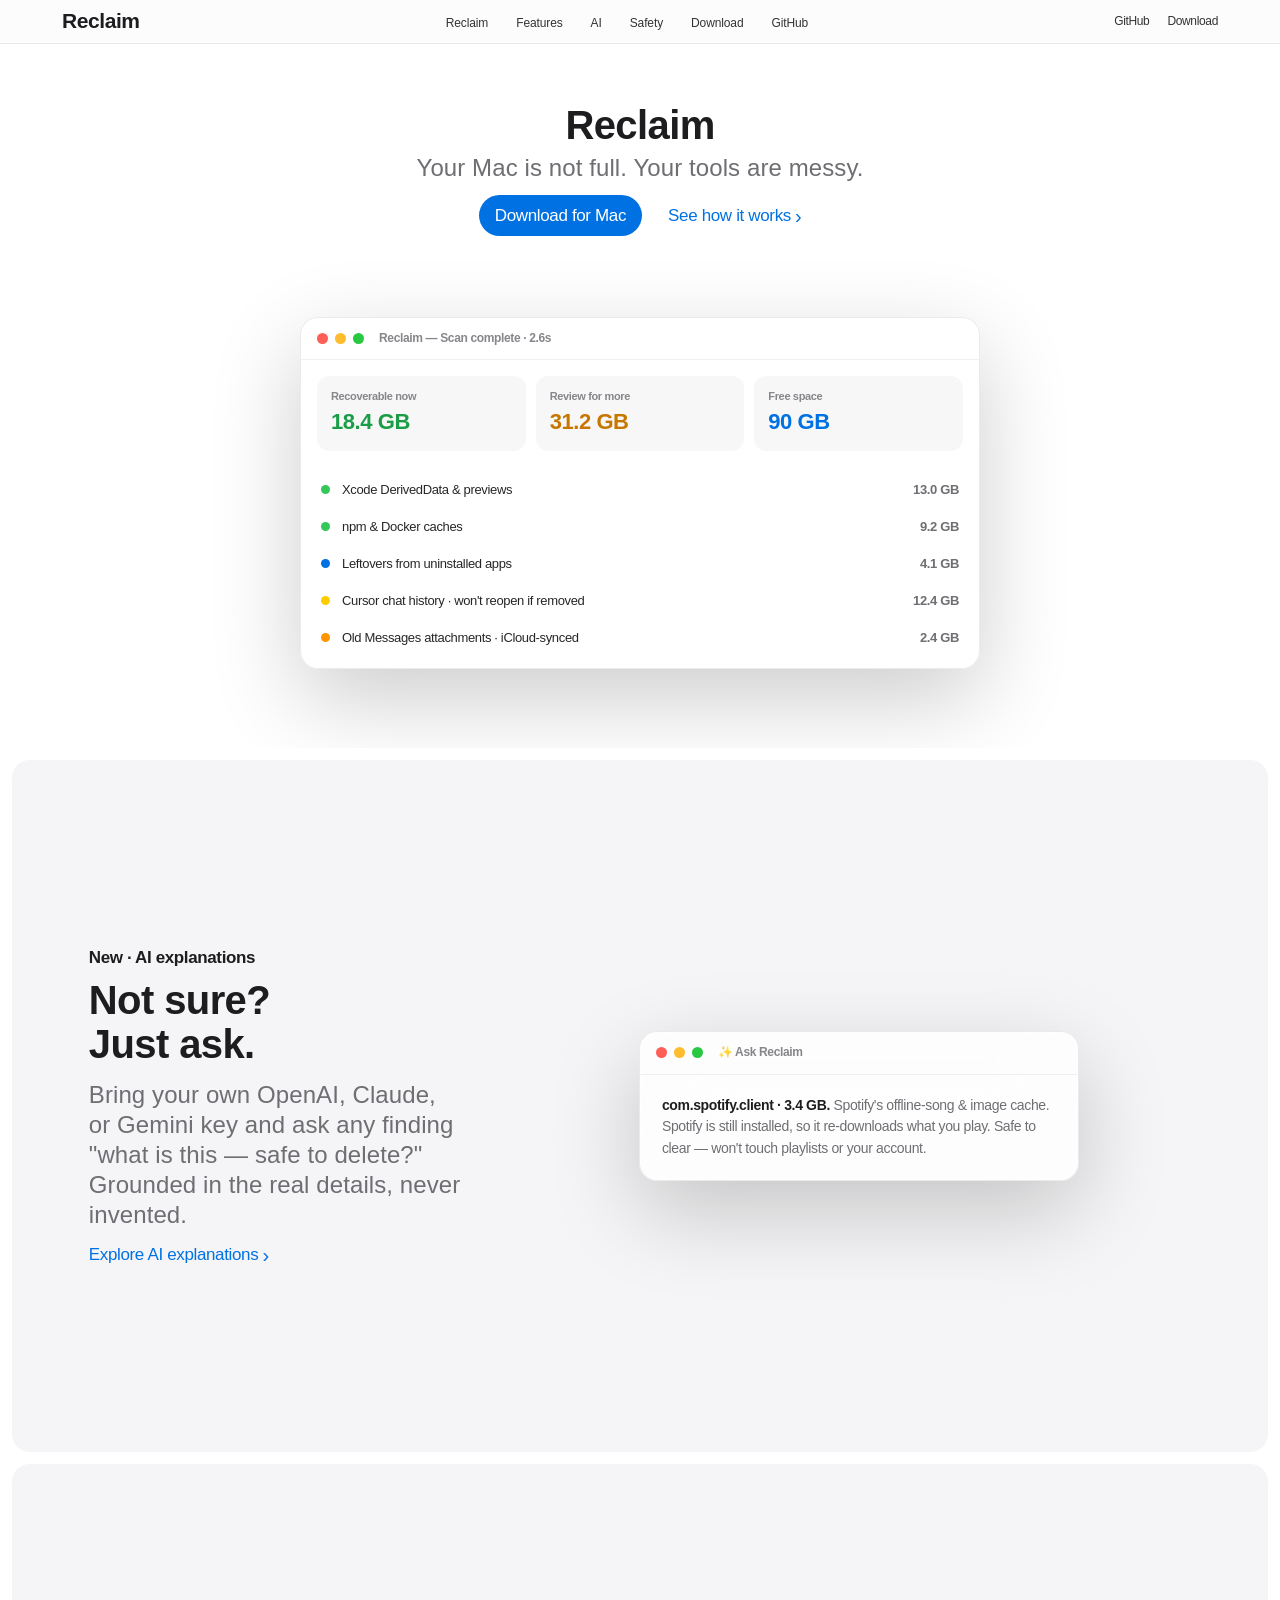
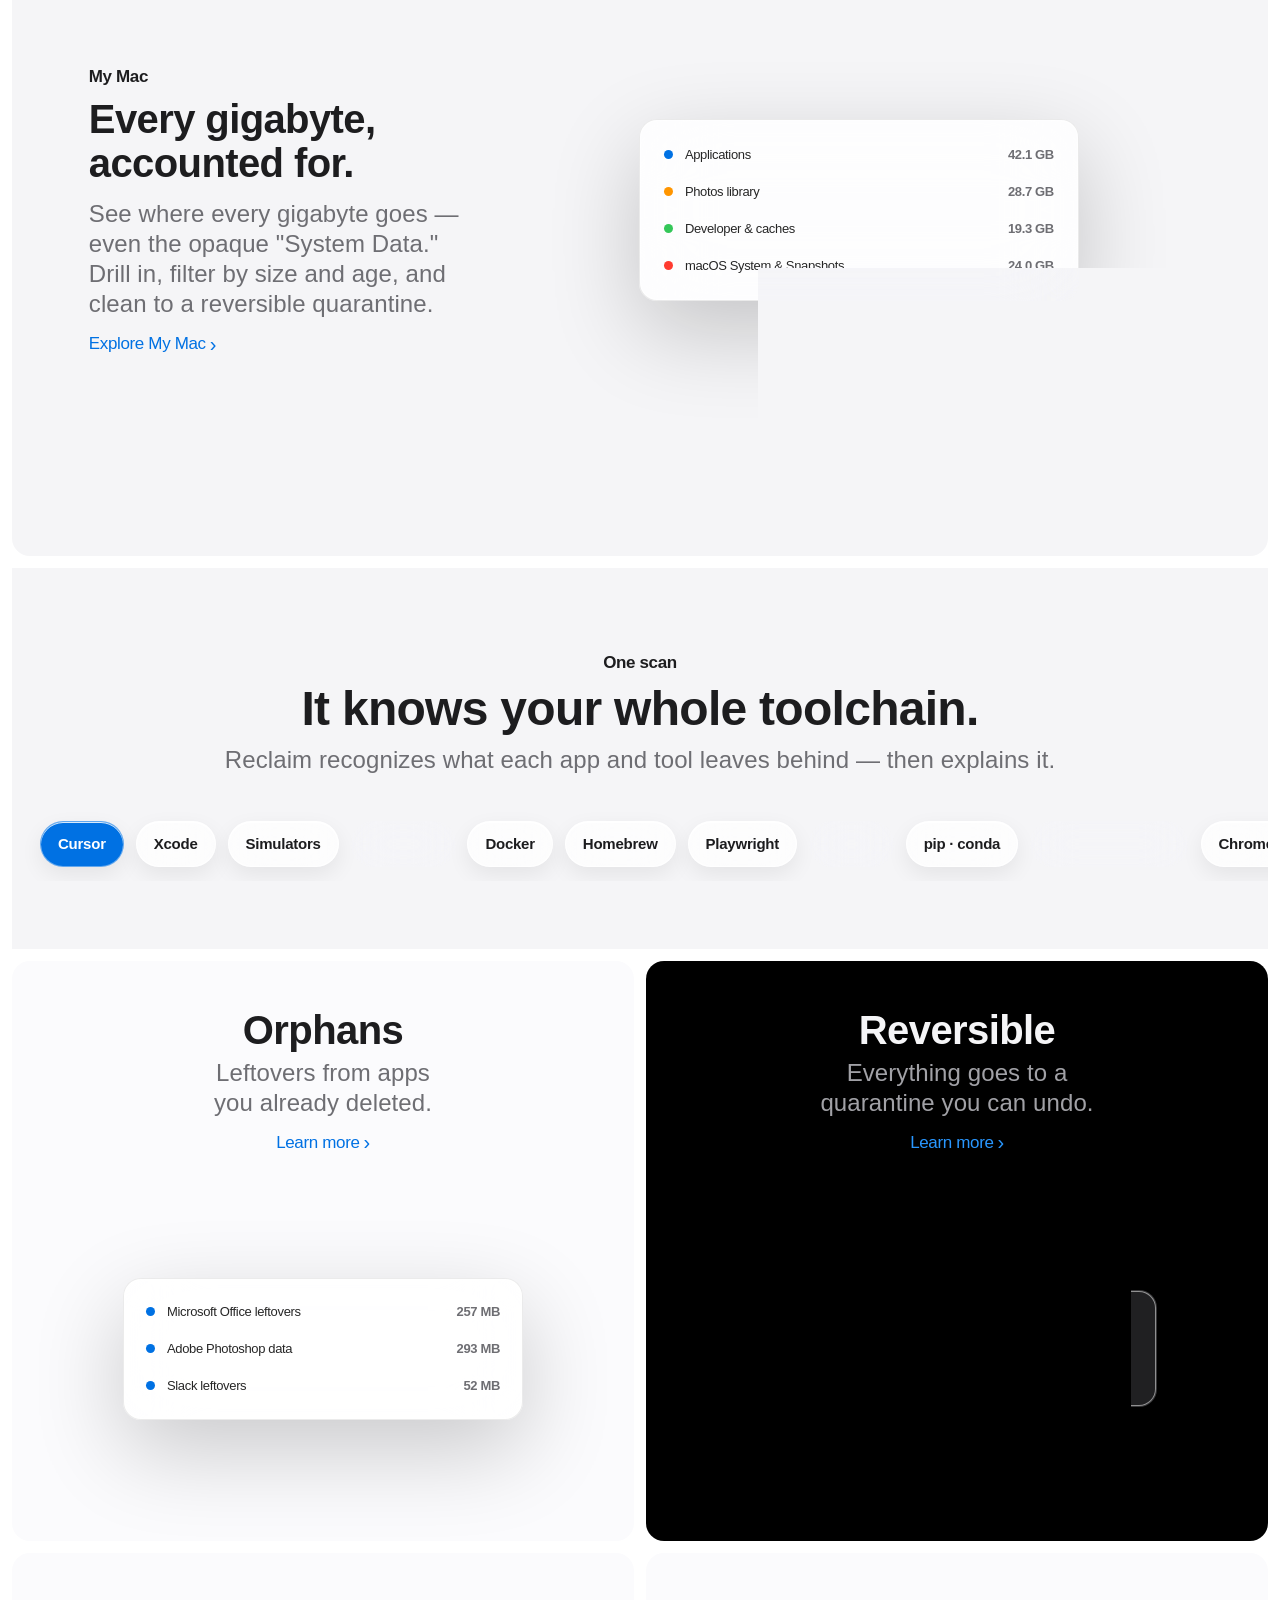
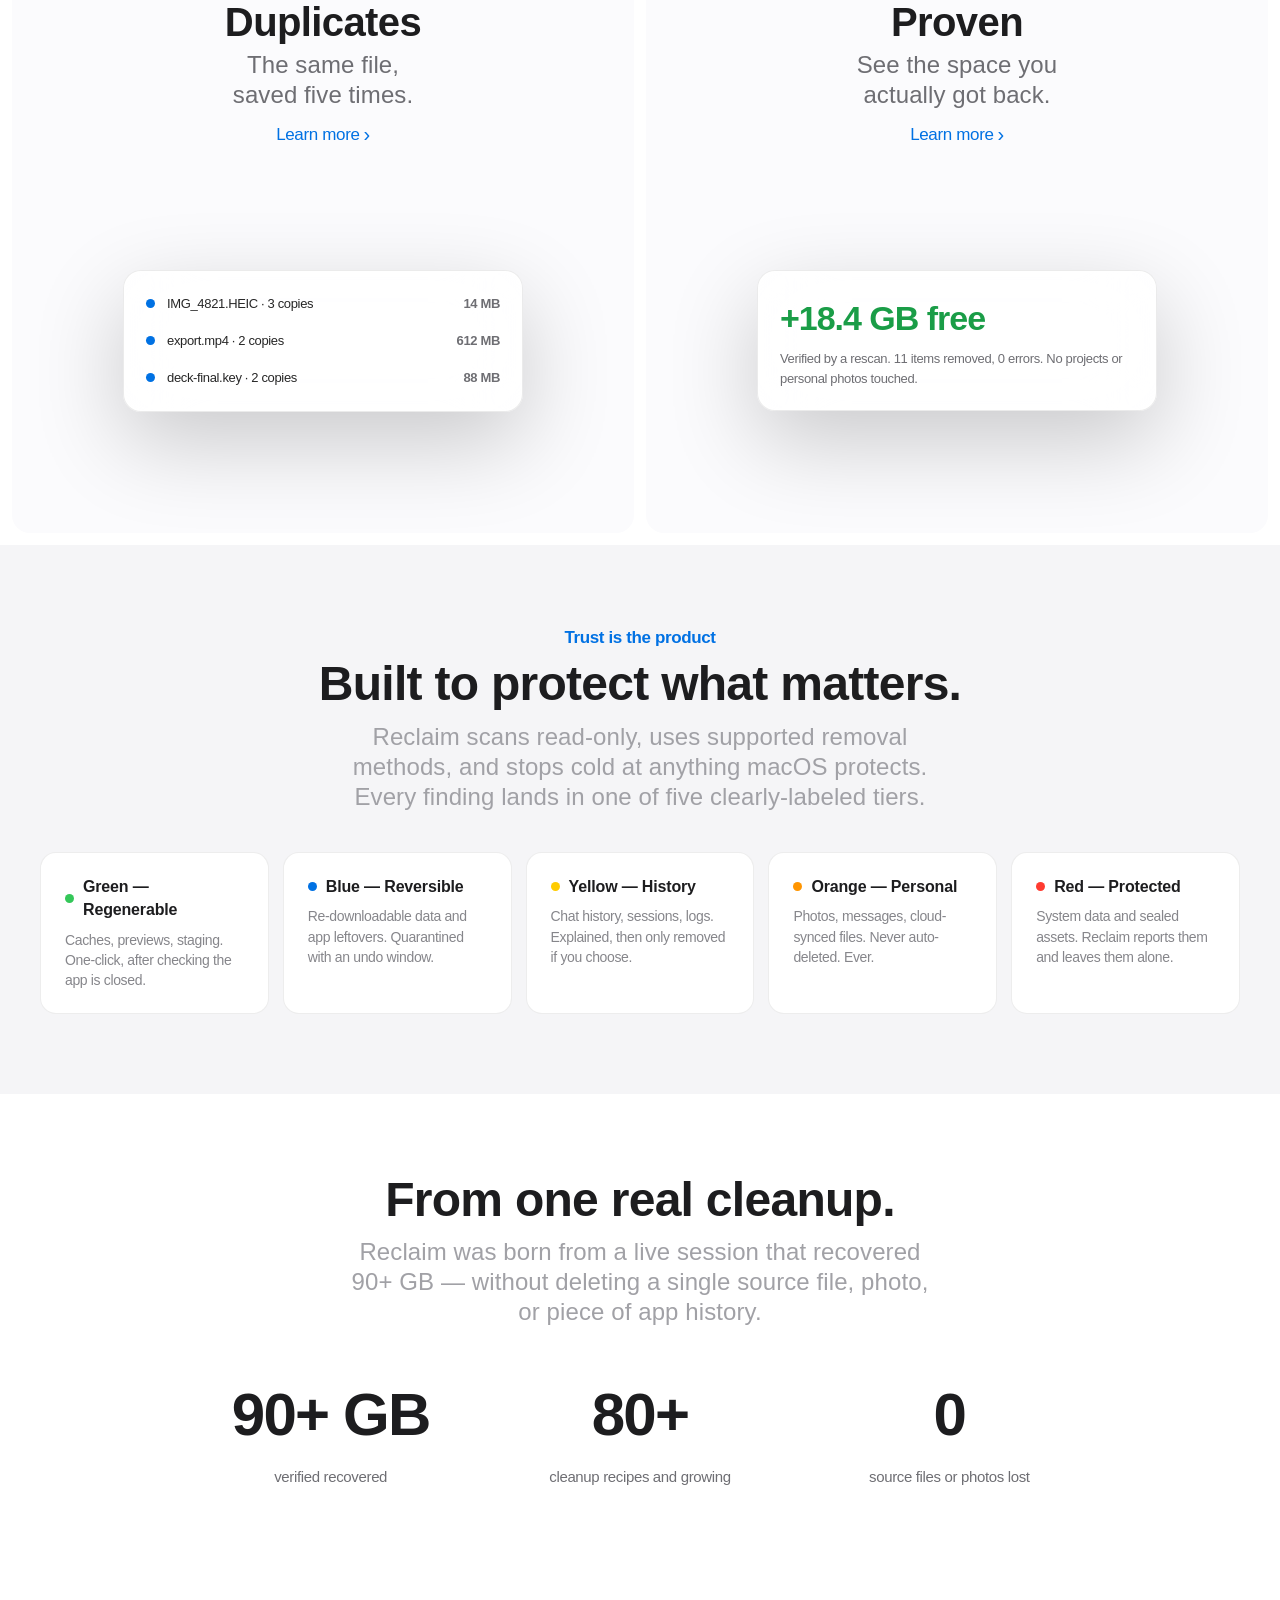
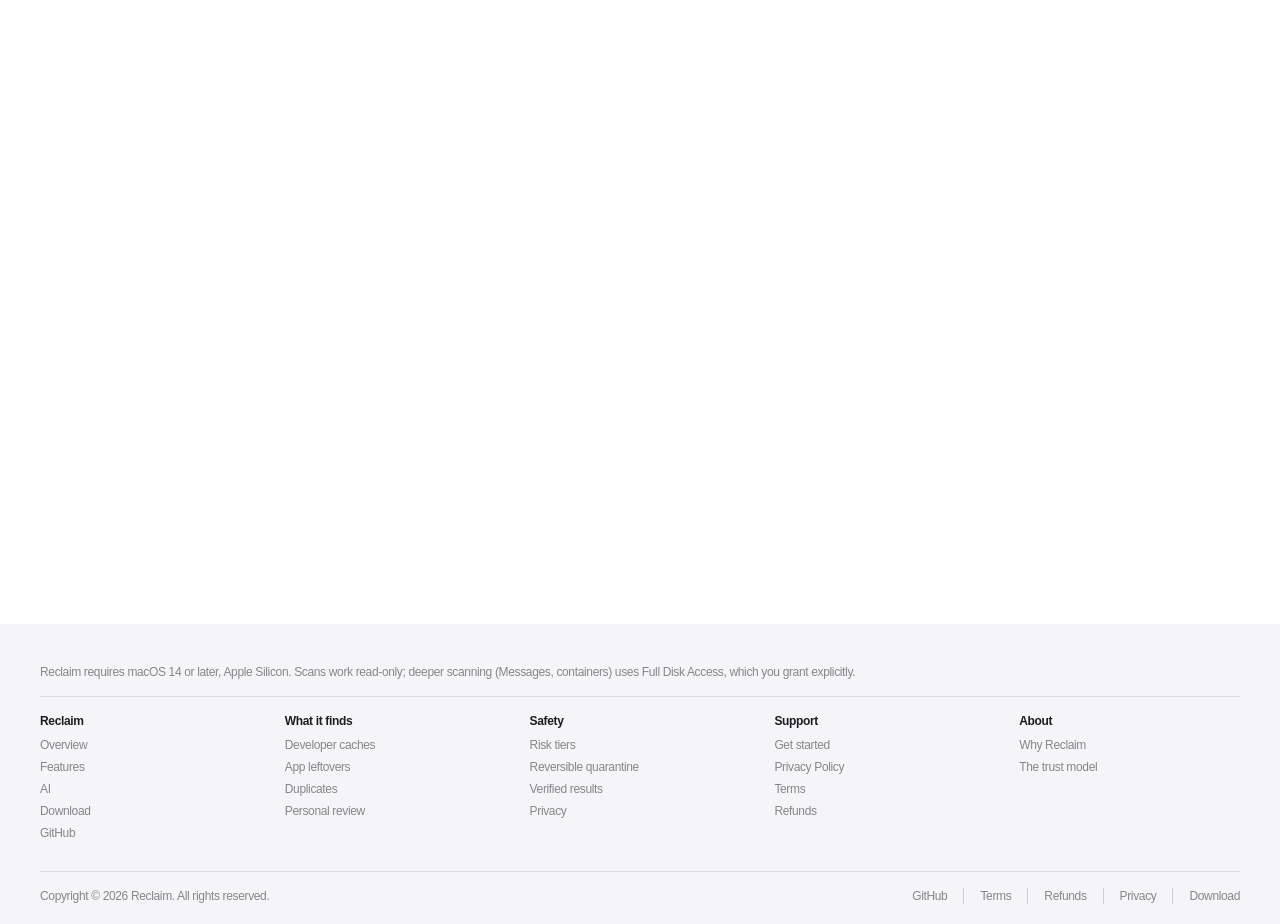
==== commit 317c4183: "Free everywhere: drop 19.99/subscription wording; shrink scan-mock for mobile Co-Authored-By: Claude" ====
--- a/docs/index.html
+++ b/docs/index.html
@@ -14,20 +14,20 @@
   <meta property="og:type" content="website">
   <meta property="og:site_name" content="Reclaim">
   <meta property="og:title" content="Reclaim — the Mac storage cleaner that explains every gigabyte">
-  <meta property="og:description" content="An explainable, app-aware storage cleaner for Mac. Finds hidden waste from Xcode, npm, Docker, browsers and more, explains what's safe to remove, and proves the space you got back. Free to scan; $19.99/6mo to reclaim.">
+  <meta property="og:description" content="An explainable, app-aware storage cleaner for Mac. Finds hidden waste from Xcode, npm, Docker, browsers and more, explains what's safe to remove, and proves the space you got back. Free.">
   <meta property="og:url" content="https://reclaimac.com/">
   <meta property="og:image" content="https://reclaimac.com/assets/og-reclaim.png">
   <meta property="og:image:width" content="1200">
   <meta property="og:image:height" content="630">
   <meta name="twitter:card" content="summary_large_image">
   <meta name="twitter:title" content="Reclaim — the Mac storage cleaner that explains every gigabyte">
-  <meta name="twitter:description" content="Finds hidden waste from Xcode, npm, Docker & more, explains what's safe to remove, and proves the space you got back. Free to scan; $19.99/6mo to reclaim.">
+  <meta name="twitter:description" content="Finds hidden waste from Xcode, npm, Docker & more, explains what's safe to remove, and proves the space you got back. Free.">
   <meta name="twitter:image" content="https://reclaimac.com/assets/og-reclaim.png">
   <script type="application/ld+json">
   {"@context":"https://schema.org","@graph":[
     {"@type":"Organization","@id":"https://reclaimac.com/#org","name":"Reclaim","url":"https://reclaimac.com/","logo":"https://reclaimac.com/assets/reclaim-icon.png"},
     {"@type":"WebSite","@id":"https://reclaimac.com/#website","url":"https://reclaimac.com/","name":"Reclaim","publisher":{"@id":"https://reclaimac.com/#org"}},
-    {"@type":"SoftwareApplication","name":"Reclaim","operatingSystem":"macOS 14.0","applicationCategory":"UtilitiesApplication","url":"https://reclaimac.com/","image":"https://reclaimac.com/assets/og-reclaim.png","description":"An explainable, app-aware Mac storage cleaner. Finds recoverable space left behind by developer tools and apps, explains each finding, removes it safely to a reversible quarantine, and verifies the space recovered.","offers":{"@type":"Offer","price":"19.99","priceCurrency":"USD"}}
+    {"@type":"SoftwareApplication","name":"Reclaim","operatingSystem":"macOS 14.0","applicationCategory":"UtilitiesApplication","url":"https://reclaimac.com/","image":"https://reclaimac.com/assets/og-reclaim.png","description":"An explainable, app-aware Mac storage cleaner. Finds recoverable space left behind by developer tools and apps, explains each finding, removes it safely to a reversible quarantine, and verifies the space recovered.","offers":{"@type":"Offer","price":"0","priceCurrency":"USD"}}
   ]}
   </script>
 </head>
@@ -266,7 +266,7 @@
   <!-- Download -->
   <section class="download-band fade-in" id="download">
     <h2 class="headline-section">Get Reclaim for Mac.</h2>
-    <p class="subhead subhead-light" id="pricing">Free to scan · $19.99 / 6 months to reclaim · Native · Notarized by Apple · Apple Silicon</p>
+    <p class="subhead subhead-light" id="pricing">Free · Native · Notarized by Apple · Apple Silicon</p>
     <div class="cta-row">
       <a class="btn-download" href="https://github.com/Cool-Mac-Tools/reclaim/releases/latest">Download for Mac</a>
       <a class="link-more" style="color:#0071e3" href="https://github.com/Cool-Mac-Tools/reclaim">View source on GitHub</a>
--- a/docs/css/styles.css
+++ b/docs/css/styles.css
@@ -1514,3 +1514,16 @@
 .stat-grid .n { font-size: clamp(40px, 6vw, 60px); font-weight: 700; letter-spacing:-0.03em;
   color: #1d1d1f; }
 .stat-grid .k { font-size: 15px; color: var(--apple-gray-dark); margin-top: 6px; }
+
+/* Shrink the scan-dashboard mock so it fits a phone screen cleanly */
+@media (max-width: 734px) {
+  .scan-summary { gap: 7px; padding: 12px; }
+  .scan-card { padding: 10px 11px; }
+  .scan-card .label { font-size: 10px; }
+  .scan-card .value { font-size: 17px; white-space: nowrap; }
+  .scan-mock-bar { padding: 10px 13px; }
+  .scan-mock-bar span { font-size: 11px; }
+  .scan-rows { padding: 2px 6px 10px; }
+  .scan-row { font-size: 12px; gap: 9px; padding: 8px 10px; }
+  .scan-row .size { font-size: 12px; }
+}
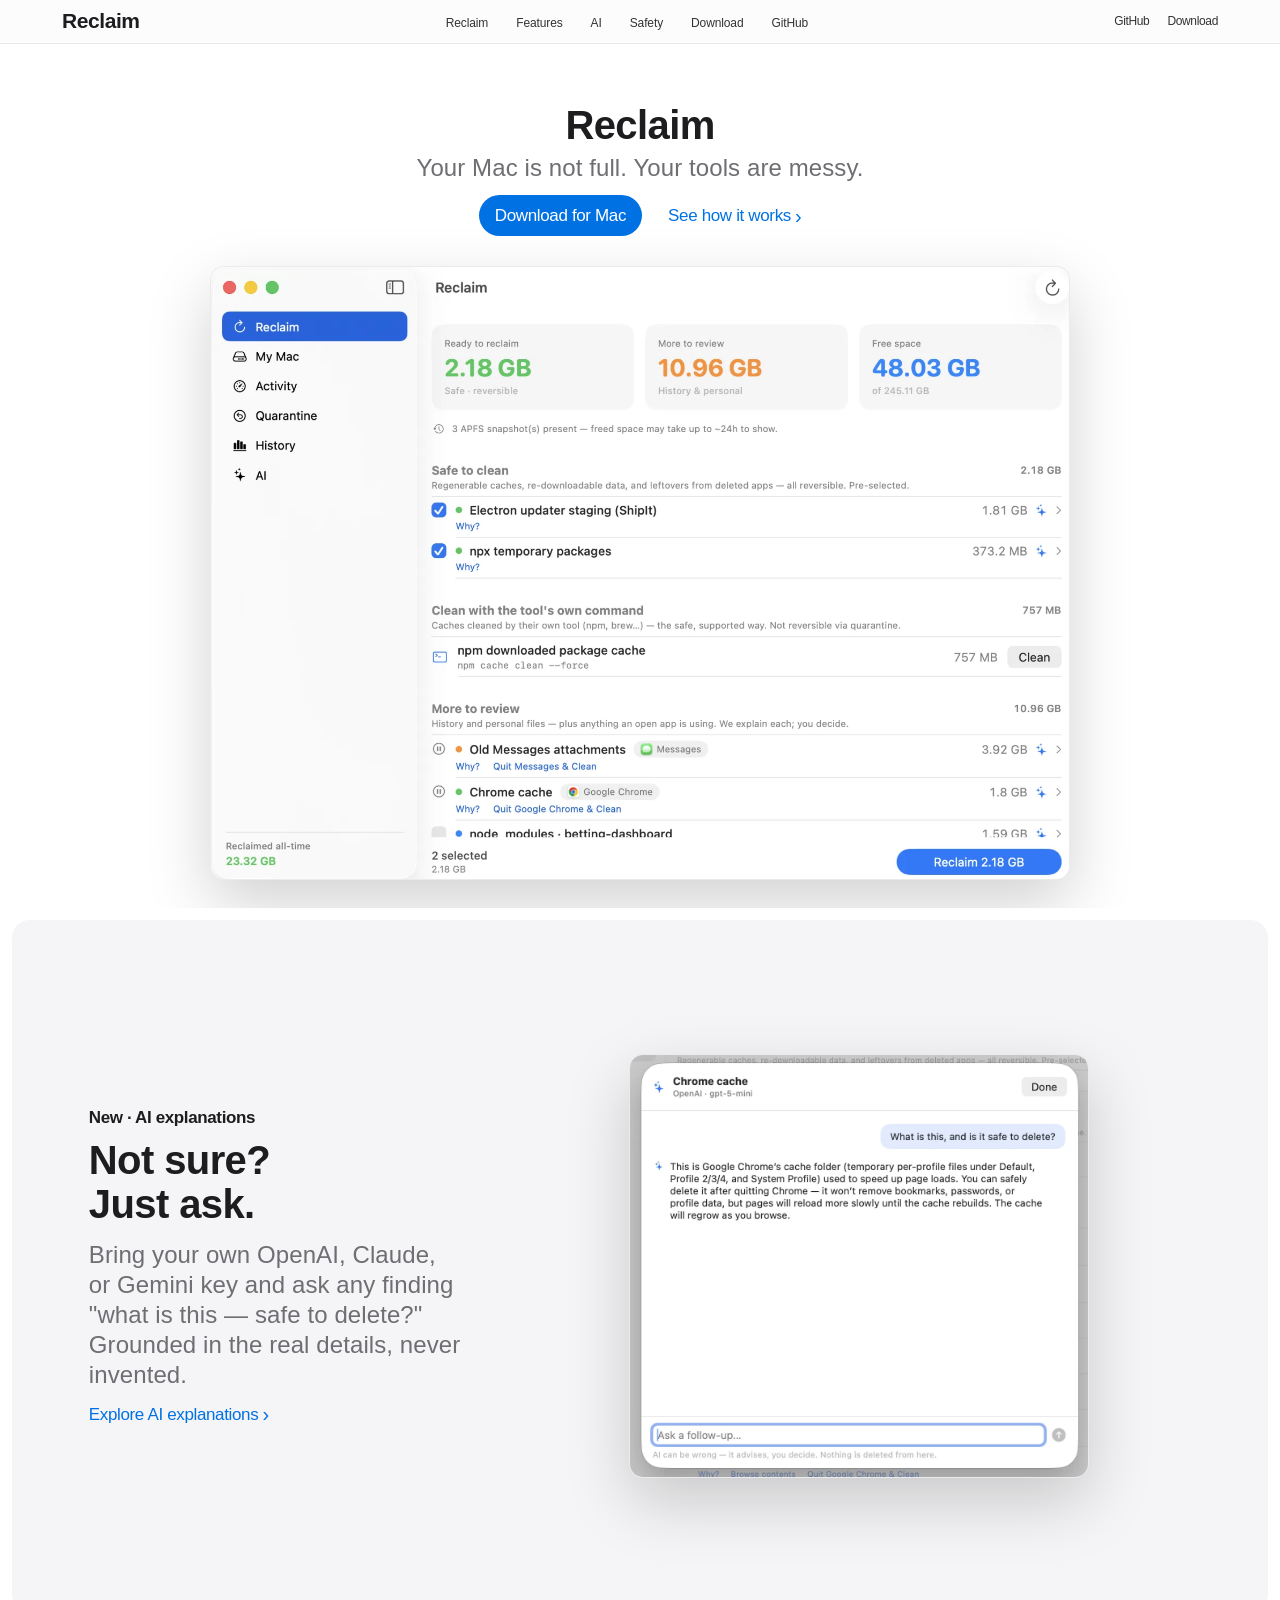
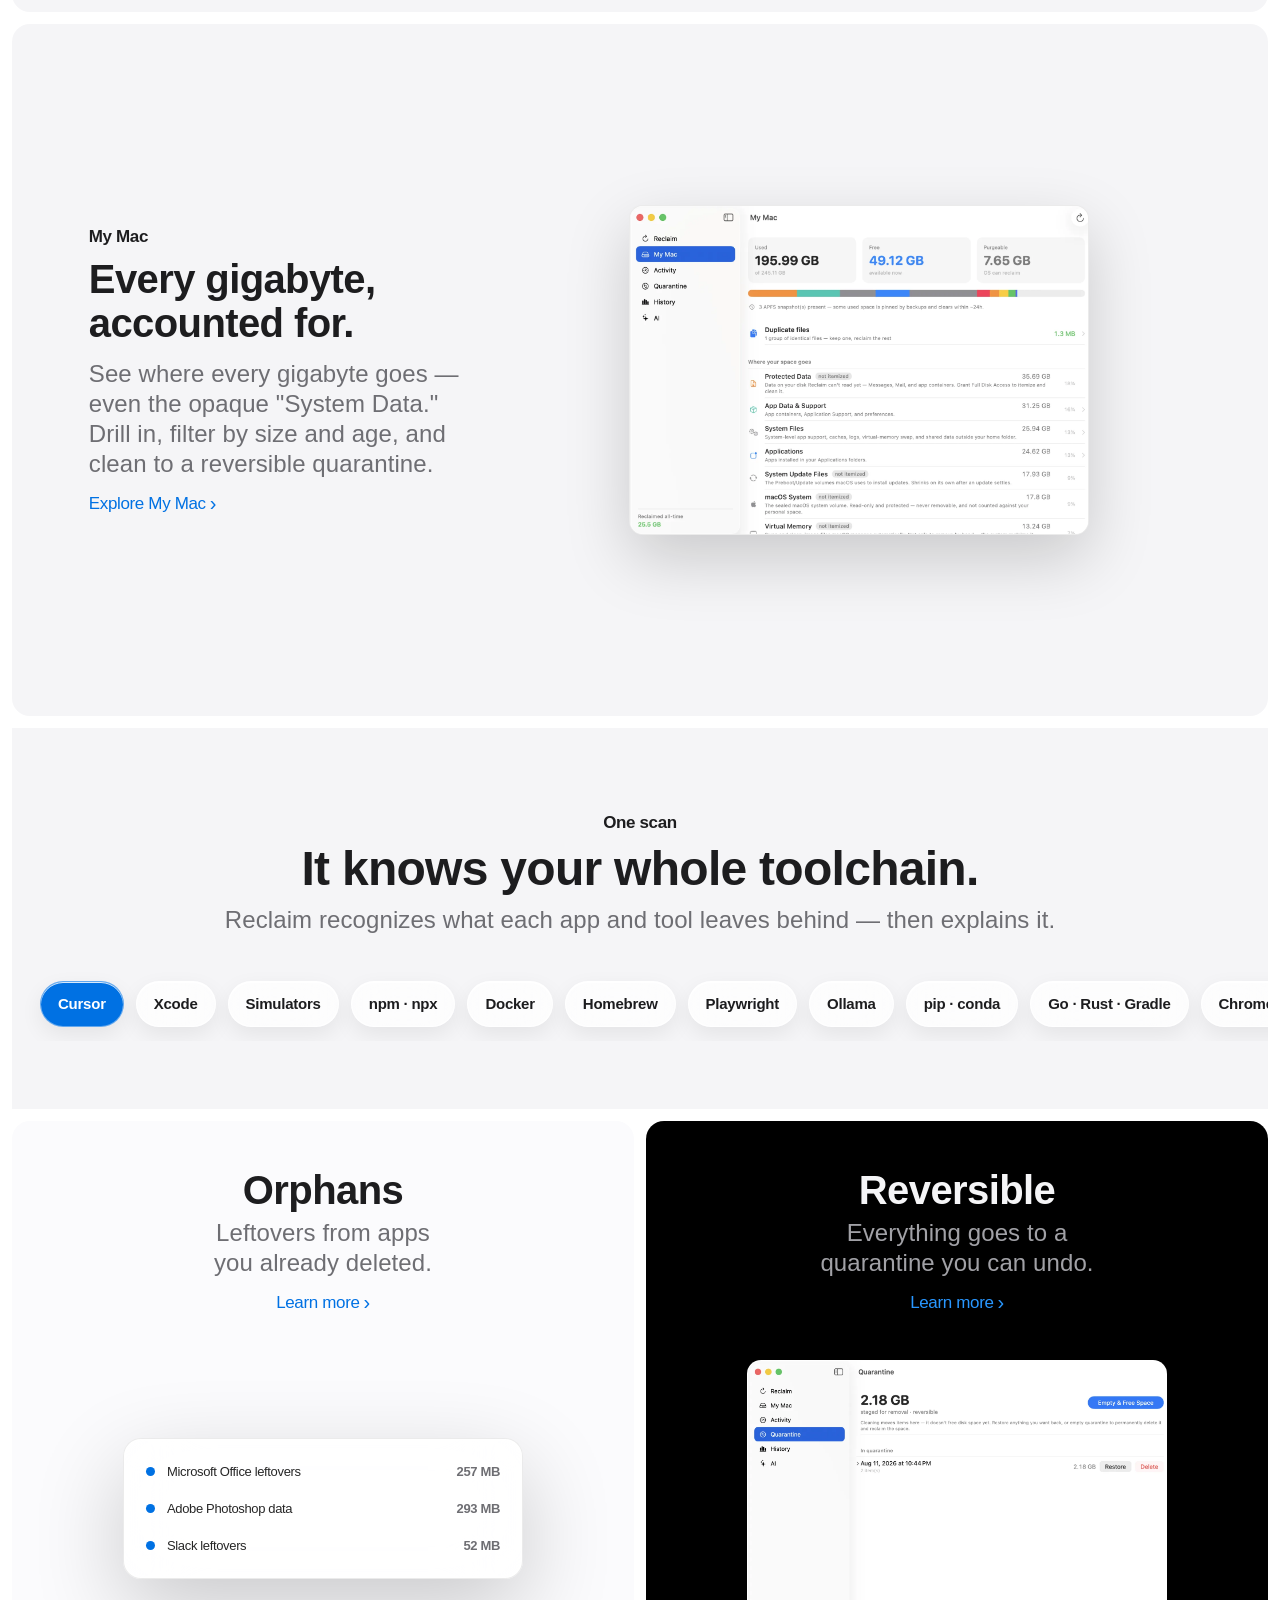
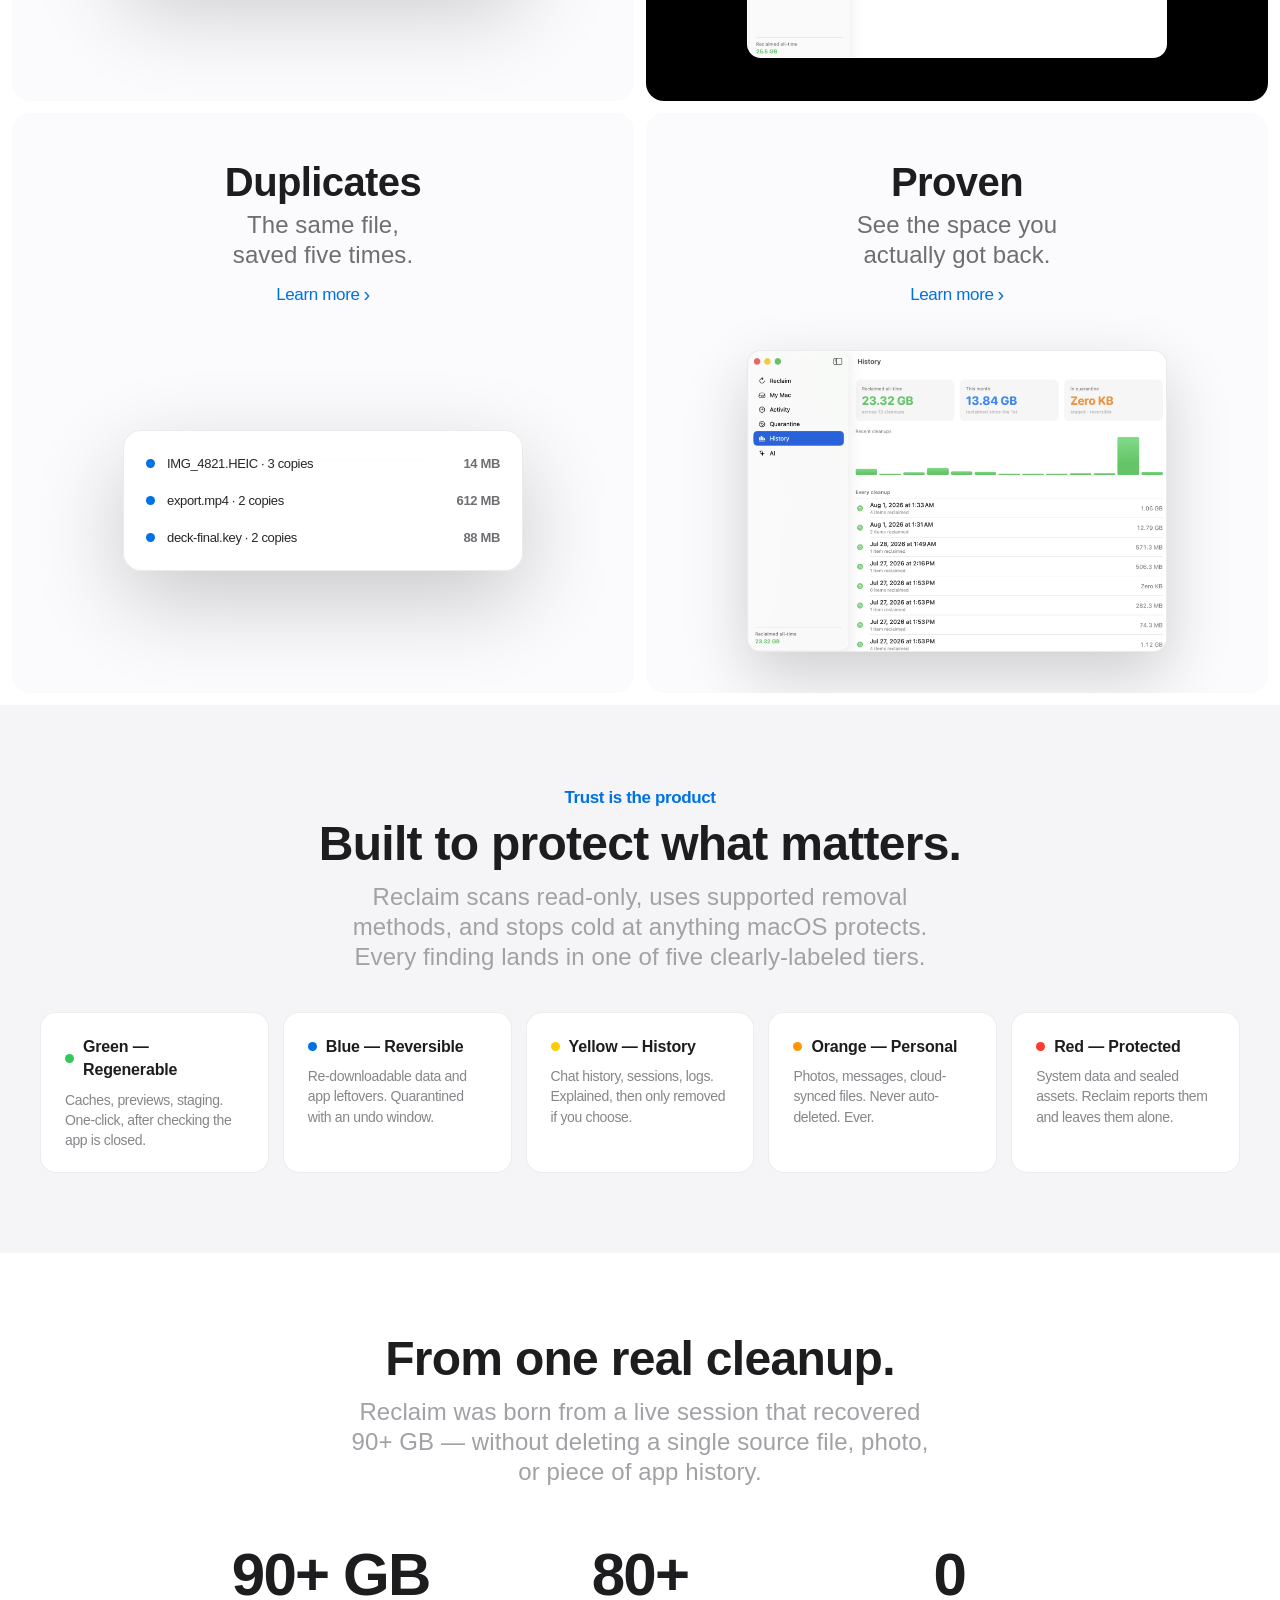
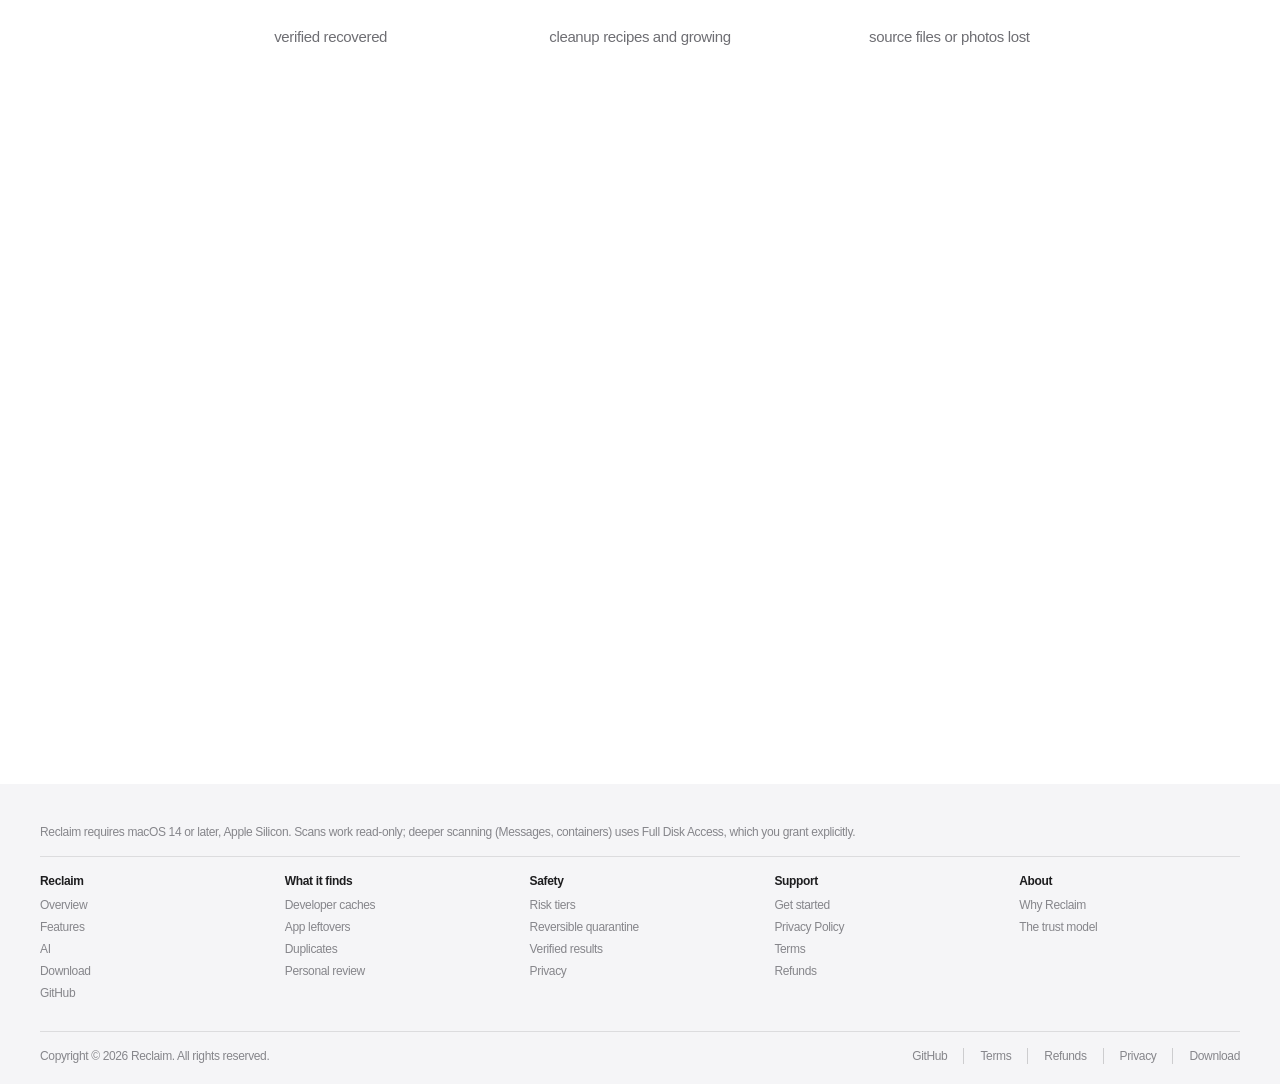
==== commit ab2e74ce: "Site: use real Reclaim screenshots instead of CSS mockups Replaced the scan-mock placeholders on rec" ====
--- a/docs/index.html
+++ b/docs/index.html
@@ -7,7 +7,7 @@
   <title>Reclaim — Mac Storage Cleaner That Explains Every Gigabyte</title>
   <link rel="icon" type="image/png" sizes="48x48" href="assets/favicon.png">
   <link rel="apple-touch-icon" href="assets/apple-touch-icon.png">
-  <link rel="stylesheet" href="css/styles.css?v=20260729">
+  <link rel="stylesheet" href="css/styles.css?v=20260815">
   <link rel="canonical" href="https://reclaimac.com/">
   <link rel="manifest" href="/manifest.webmanifest">
   <meta name="theme-color" content="#ffffff">
@@ -74,22 +74,9 @@
         <a class="link-more" style="color:#0071e3" href="reclaim/index.html">See how it works</a>
       </div>
       <div class="tile-visual" style="align-items:center">
-        <!-- Live-looking scan dashboard mock (swap for a real screenshot later) -->
-        <div class="scan-mock" aria-hidden="true">
-          <div class="scan-mock-bar"><i></i><i></i><i></i><span>Reclaim — Scan complete · 2.6s</span></div>
-          <div class="scan-summary">
-            <div class="scan-card"><div class="label">Recoverable now</div><div class="value green">18.4 GB</div></div>
-            <div class="scan-card"><div class="label">Review for more</div><div class="value amber">31.2 GB</div></div>
-            <div class="scan-card"><div class="label">Free space</div><div class="value blue">90 GB</div></div>
-          </div>
-          <div class="scan-rows">
-            <div class="scan-row"><span class="tier-dot tier-green"></span><span class="name">Xcode DerivedData &amp; previews</span><span class="size">13.0 GB</span></div>
-            <div class="scan-row"><span class="tier-dot tier-green"></span><span class="name">npm &amp; Docker caches</span><span class="size">9.2 GB</span></div>
-            <div class="scan-row"><span class="tier-dot tier-blue"></span><span class="name">Leftovers from uninstalled apps</span><span class="size">4.1 GB</span></div>
-            <div class="scan-row"><span class="tier-dot tier-yellow"></span><span class="name">Cursor chat history · won't reopen if removed</span><span class="size">12.4 GB</span></div>
-            <div class="scan-row"><span class="tier-dot tier-orange"></span><span class="name">Old Messages attachments · iCloud-synced</span><span class="size">2.4 GB</span></div>
-          </div>
-        </div>
+        <img class="app-shot app-shot-hero" src="assets/shots/reclaim-scan.webp"
+             alt="Reclaim's main tab after a scan — findings grouped into Safe to clean and More to review, each with a size and a colored safety tier."
+             loading="eager">
       </div>
     </div>
 
@@ -104,12 +91,9 @@
         </div>
       </div>
       <div class="tile-feature-visual">
-        <div class="scan-mock" style="max-width:440px;width:100%" aria-hidden="true">
-          <div class="scan-mock-bar"><i></i><i></i><i></i><span>✨ Ask Reclaim</span></div>
-          <div style="padding:20px 22px">
-            <p style="font-size:14px;color:#6e6e73;line-height:1.55;margin:0"><strong style="color:#1d1d1f">com.spotify.client · 3.4 GB.</strong> Spotify's offline-song &amp; image cache. Spotify is still installed, so it re-downloads what you play. Safe to clear — won't touch playlists or your account.</p>
-          </div>
-        </div>
+        <img class="app-shot" style="max-width:460px" src="assets/shots/ai-explain.webp"
+             alt="Reclaim's AI explanation answering, in plain language, what a finding is and whether it's safe to delete."
+             loading="lazy">
       </div>
     </a>
 
@@ -124,14 +108,9 @@
         </div>
       </div>
       <div class="tile-feature-visual">
-        <div class="scan-mock" style="max-width:440px;width:100%" aria-hidden="true">
-          <div class="scan-rows" style="padding:16px 12px">
-            <div class="scan-row"><span class="tier-dot tier-blue"></span><span class="name">Applications</span><span class="size">42.1 GB</span></div>
-            <div class="scan-row"><span class="tier-dot tier-orange"></span><span class="name">Photos library</span><span class="size">28.7 GB</span></div>
-            <div class="scan-row"><span class="tier-dot tier-green"></span><span class="name">Developer &amp; caches</span><span class="size">19.3 GB</span></div>
-            <div class="scan-row"><span class="tier-dot tier-red"></span><span class="name">macOS System &amp; Snapshots</span><span class="size">24.0 GB</span></div>
-          </div>
-        </div>
+        <img class="app-shot" style="max-width:460px" src="assets/shots/my-mac.webp"
+             alt="Reclaim's My Mac tab — a whole-disk breakdown by category that reconciles exactly to the real used space, with a capacity bar."
+             loading="lazy">
       </div>
     </a>
 
@@ -184,12 +163,9 @@
       <p class="subhead subhead-light">Everything goes to a<br>quarantine you can undo.</p>
       <div class="cta-row"><span class="link-more" style="color:#2997ff">Learn more</span></div>
       <div class="tile-visual" style="align-items:center">
-        <div class="scan-mock scan-mock-dark" style="max-width:400px;background:rgba(40,40,42,0.82);border-color:rgba(255,255,255,0.1)" aria-hidden="true">
-          <div style="padding:24px 22px;color:#f5f5f7">
-            <div style="font-size:15px;font-weight:600;margin-bottom:6px">Quarantined 18.4 GB · session 20260721</div>
-            <div style="font-size:13px;color:#a1a1a6;line-height:1.5">Nothing was deleted. Moved to a reversible vault. Undo anytime — or purge when you're sure.</div>
-          </div>
-        </div>
+        <img class="app-shot" style="max-width:420px" src="assets/shots/quarantine.webp"
+             alt="Reclaim's Quarantine tab — cleaned items held in a reversible vault you can restore anytime or empty when you're sure."
+             loading="lazy">
       </div>
     </a>
 
@@ -213,12 +189,9 @@
       <p class="subhead">See the space you<br>actually got back.</p>
       <div class="cta-row"><span class="link-more">Learn more</span></div>
       <div class="tile-visual" style="align-items:center">
-        <div class="scan-mock" style="max-width:400px" aria-hidden="true">
-          <div style="padding:22px">
-            <div style="font-size:34px;font-weight:700;letter-spacing:-0.03em;color:#1a9d47">+18.4 GB free</div>
-            <div style="font-size:13px;color:#6e6e73;margin-top:6px;line-height:1.5">Verified by a rescan. 11 items removed, 0 errors. No projects or personal photos touched.</div>
-          </div>
-        </div>
+        <img class="app-shot" style="max-width:420px" src="assets/shots/history.webp"
+             alt="Reclaim's History tab — lifetime space reclaimed, this month's total, and a chart of recent cleanup sessions."
+             loading="lazy">
       </div>
     </a>
   </section>
--- a/docs/css/styles.css
+++ b/docs/css/styles.css
@@ -1527,3 +1527,19 @@
   .scan-row { font-size: 12px; gap: 9px; padding: 8px 10px; }
   .scan-row .size { font-size: 12px; }
 }
+
+/* ── Real product screenshots (replaces the CSS scan-mocks) ─────────── */
+.app-shot {
+  width: 100%;
+  height: auto;
+  border-radius: 14px;
+  border: 1px solid rgba(0, 0, 0, 0.08);
+  box-shadow: 0 24px 64px rgba(0, 0, 0, 0.18);
+  background: #fff;
+}
+.app-shot-hero { max-width: 860px; margin: 0 auto; }
+/* On dark tiles, lift the frame off the background. */
+.tile-dark .app-shot { border-color: rgba(255, 255, 255, 0.12); box-shadow: 0 24px 64px rgba(0, 0, 0, 0.5); }
+@media (max-width: 734px) {
+  .app-shot { border-radius: 10px; box-shadow: 0 12px 32px rgba(0, 0, 0, 0.16); }
+}
